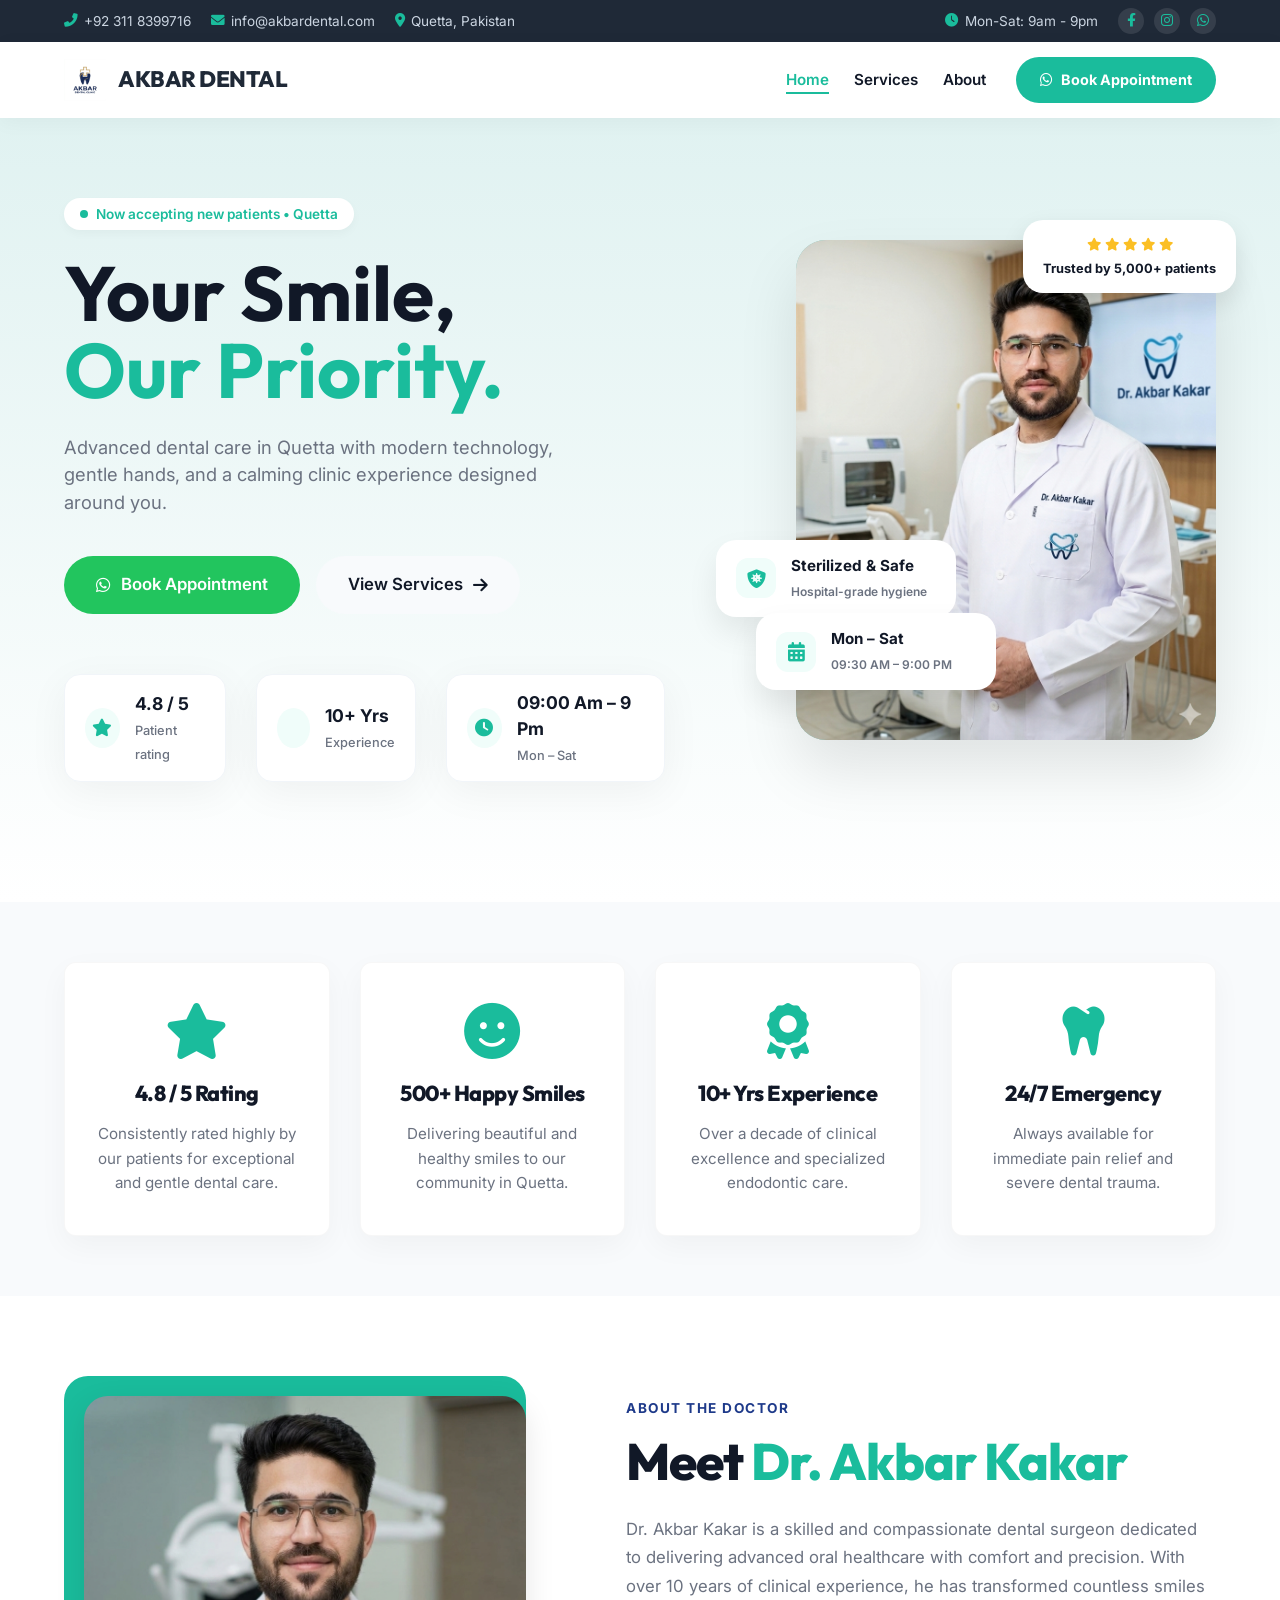
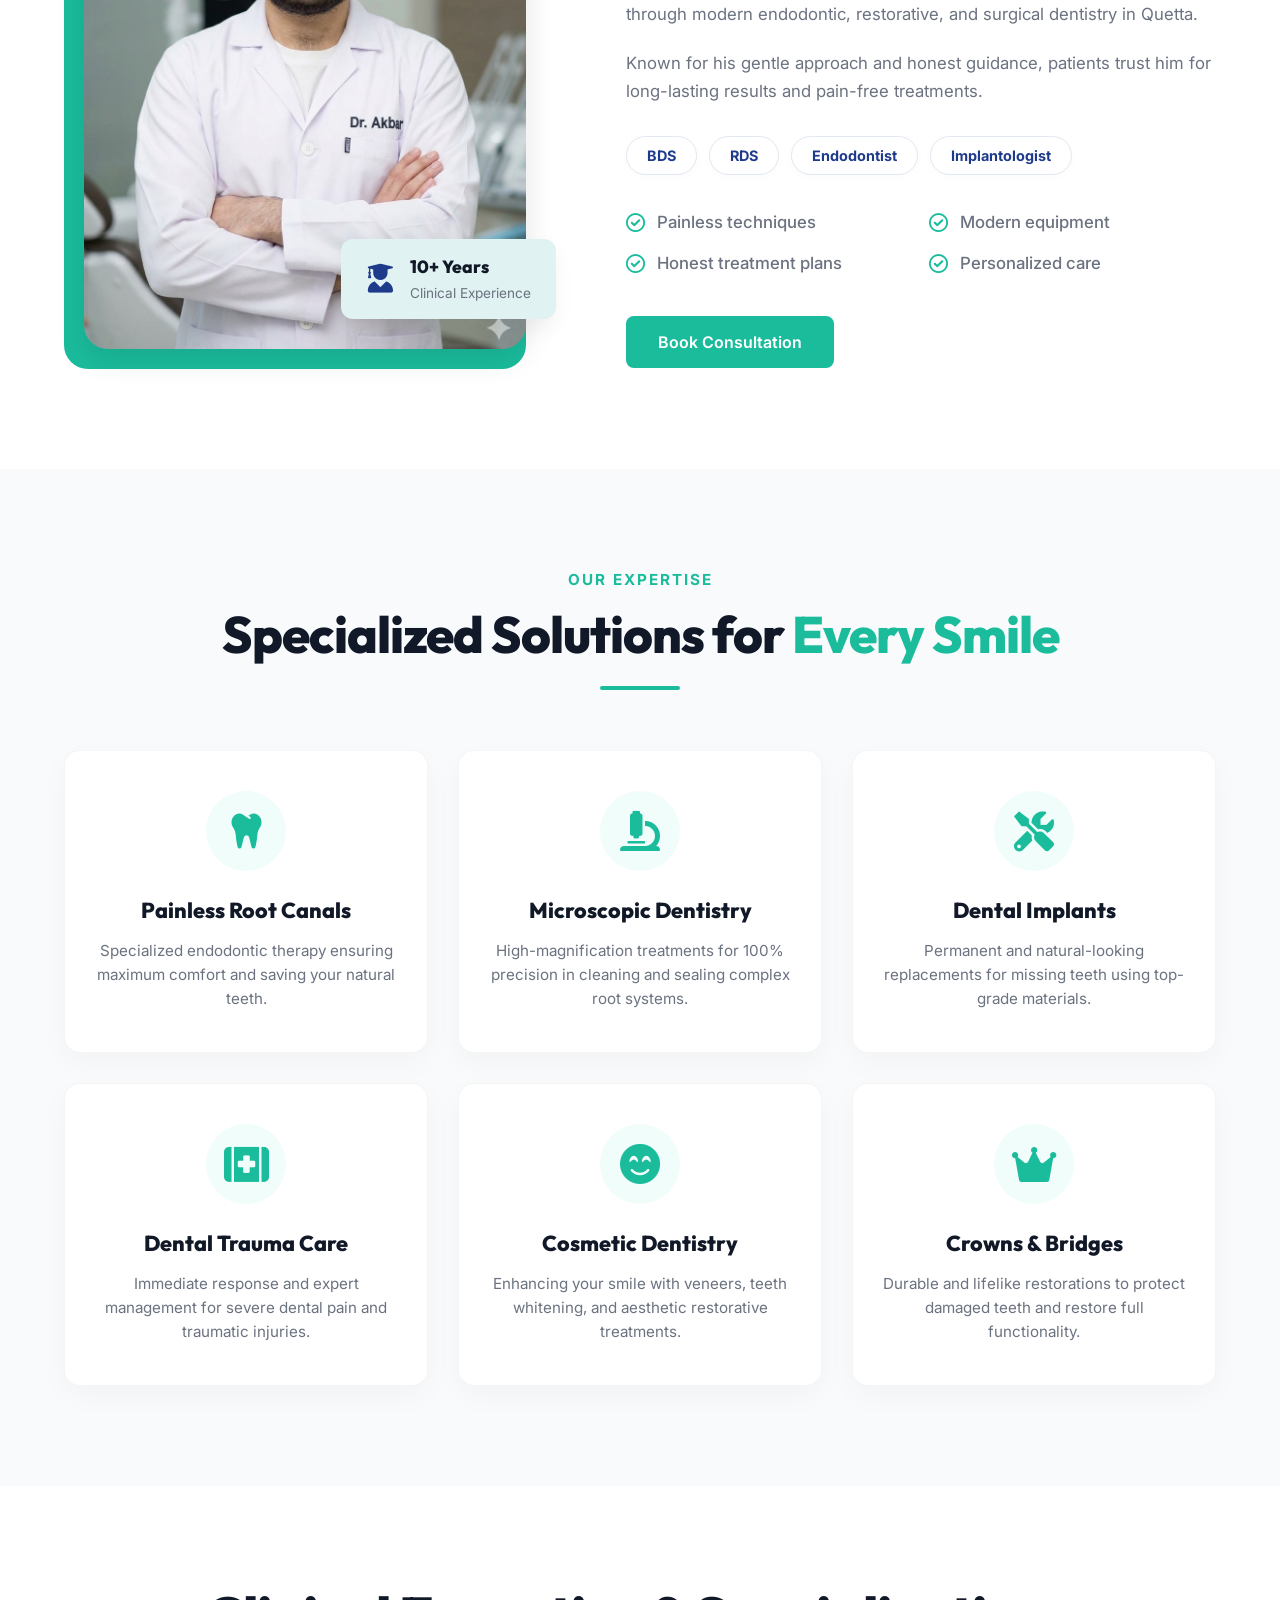
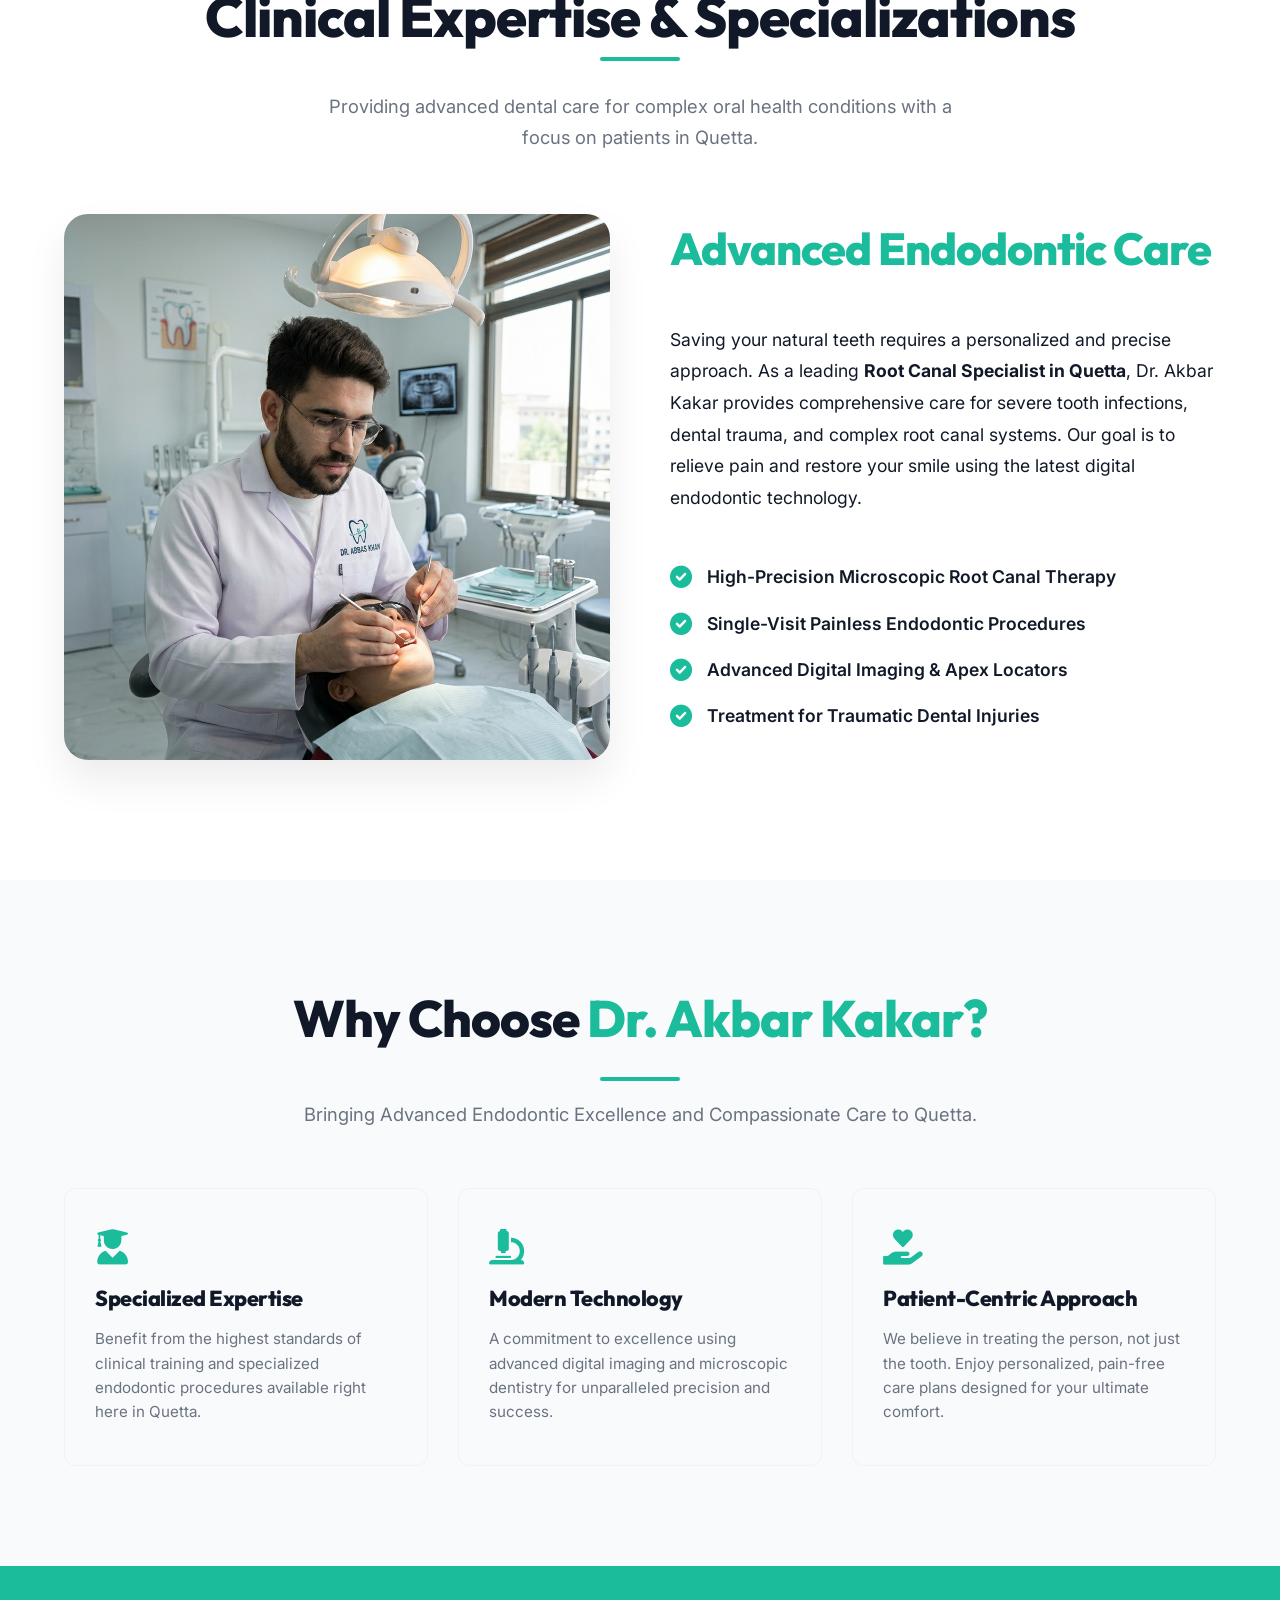
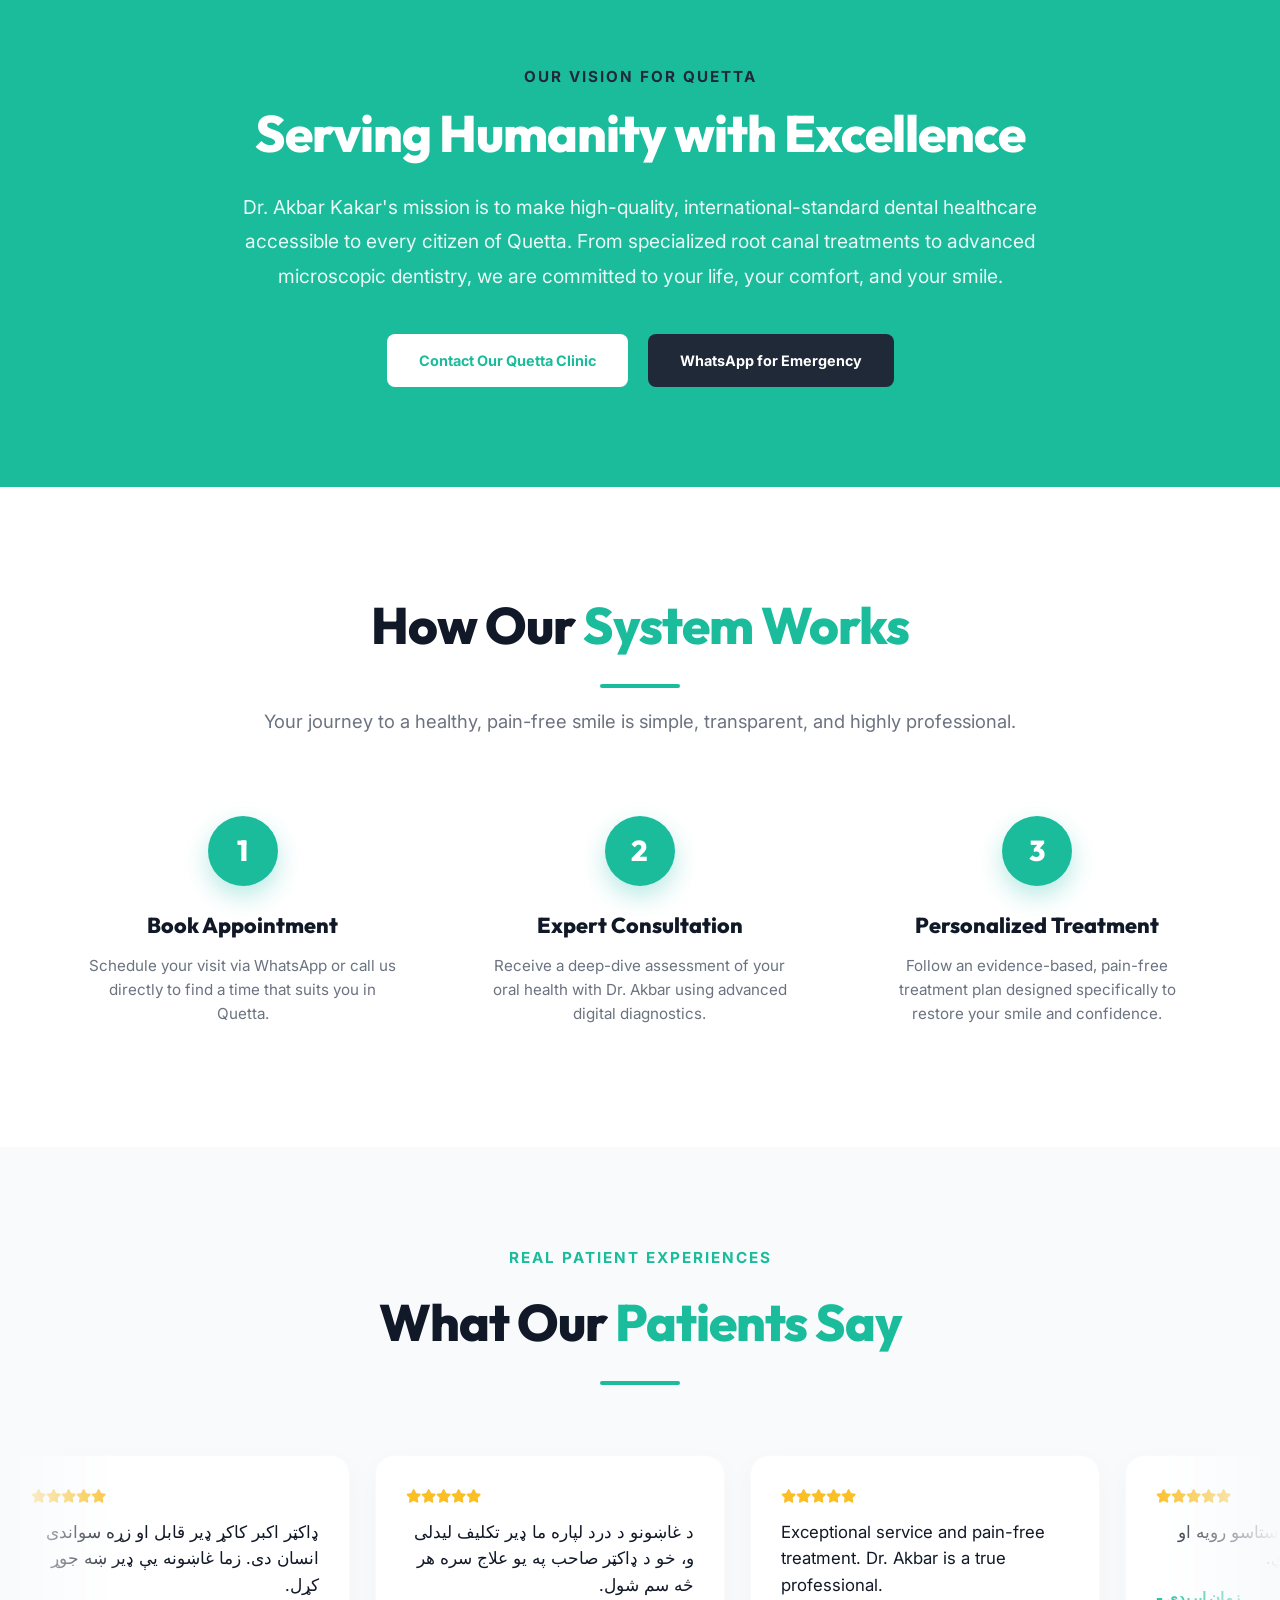
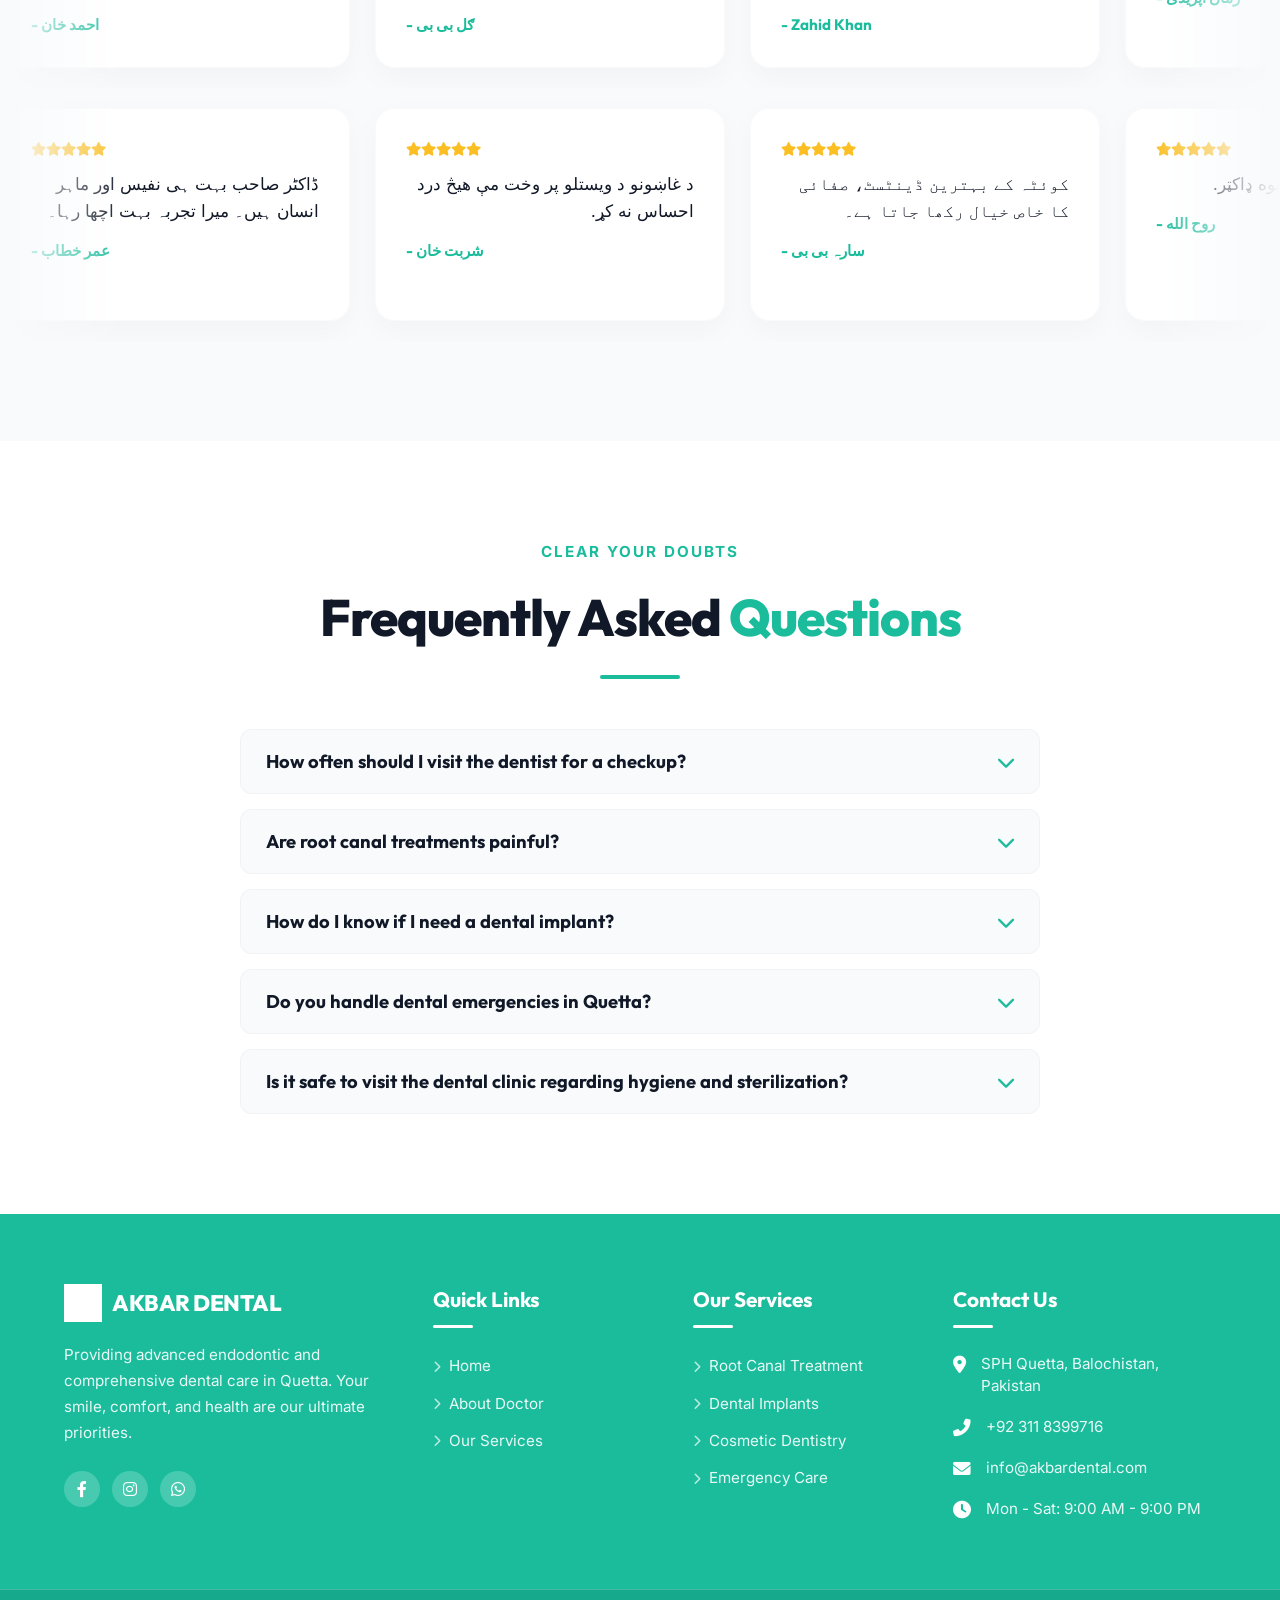
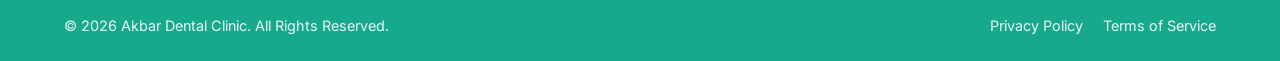
==== index.html @ 1f3acf7c "feat: initial release - Akbar Dental Clinic website v1.0 - Premium responsive multi-page website (Ho" ====
<!DOCTYPE html>
<html lang="en">
<head>
    <meta charset="UTF-8">
    <meta name="viewport" content="width=device-width, initial-scale=1.0">
    <title>Akbar Dental Clinic | Dr. Akbar Kakar | Best Dentist in Quetta</title>
    <meta name="description" content="Expert dental care in Quetta by Dr. Akbar Kakar. Specialized in Root Canal, Implants and Orthodontics.">
    
    <!-- Google Fonts -->
    <link rel="preconnect" href="https://fonts.googleapis.com">
    <link rel="preconnect" href="https://fonts.gstatic.com" crossorigin>
    <link href="https://fonts.googleapis.com/css2?family=Inter:wght@400;500;600;700;800&family=Outfit:wght@600;700;800&display=swap" rel="stylesheet">
    
    <!-- Font Awesome -->
    <link rel="stylesheet" href="https://cdnjs.cloudflare.com/ajax/libs/font-awesome/6.0.0/css/all.min.css">
    
    <link rel="stylesheet" href="style.css">
</head>
<body>
    <!-- Top Bar -->
    <div class="top-bar">
        <div class="container top-bar-container">
            <div class="top-bar-info">
                <a href="tel:+923118399716"><i class="fas fa-phone-alt"></i> +92 311 8399716</a>
                <a href="mailto:info@akbardental.com"><i class="fas fa-envelope"></i> info@akbardental.com</a>
                <span><i class="fas fa-map-marker-alt"></i> Quetta, Pakistan</span>
            </div>
            <div class="top-bar-social">
                <span><i class="fas fa-clock"></i> Mon-Sat: 9am - 9pm</span>
                <div class="social-links">
                    <a href="#"><i class="fab fa-facebook-f"></i></a>
                    <a href="#"><i class="fab fa-instagram"></i></a>
                    <a href="https://wa.me/923118399716"><i class="fab fa-whatsapp"></i></a>
                </div>
            </div>
        </div>
    </div>
    
    <!-- Main Header -->
    <header id="main-header">
        <div class="container nav-container">
            <a href="index.html" class="logo">
                <img src="logo.png" alt="Akbar Dental" class="logo-img">
                <span class="logo-name">AKBAR DENTAL</span>
            </a>
            
            <button class="mobile-menu-btn" aria-label="Toggle Navigation">
                <i class="fas fa-bars"></i>
            </button>

            <nav class="main-nav">
                <ul class="nav-links">
                    <li><a href="index.html" class="active">Home</a></li>
                    <li><a href="services.html">Services</a></li>
                    <li><a href="about.html">About</a></li>
                </ul>
                <div class="nav-cta">
                    <a href="https://wa.me/923118399716" class="btn btn-primary"><i class="fab fa-whatsapp"></i> Book Appointment</a>
                </div>
            </nav>
        </div>
    </header>

    <!-- Mobile Nav Overlay -->
    <div class="mobile-nav-overlay"></div>

    <!-- Mobile Nav Drawer -->
    <nav class="mobile-nav-drawer">
        <div class="drawer-header">
            <a href="index.html" class="drawer-logo">
                <img src="logo.png" alt="Akbar Dental">
                <span>AKBAR DENTAL</span>
            </a>
            <button class="close-btn" aria-label="Close Menu"><i class="fas fa-times"></i></button>
        </div>
        <ul>
            <li><a href="index.html" class="active"><i class="fas fa-home"></i> Home</a></li>
            <li><a href="services.html"><i class="fas fa-tooth"></i> Services</a></li>
            <li><a href="about.html"><i class="fas fa-user-doctor"></i> About</a></li>
        </ul>
        <a href="https://wa.me/923118399716" class="mobile-cta"><i class="fab fa-whatsapp"></i> Book Appointment</a>
    </nav>

    <main>
        <!-- Screenshot Inspired Hero Section -->
        <section class="hero-screenshot-section">
            <div class="container hero-layout">
                <div class="hero-left">
                    <div class="patient-badge">
                        <span class="dot"></span> Now accepting new patients • Quetta
                    </div>
                    <h1 class="hero-main-title">
                        Your Smile,<br>
                        <span class="accent-text">Our Priority.</span>
                    </h1>
                    <p class="hero-subtitle">
                        Advanced dental care in Quetta with modern technology, gentle hands, and a calming clinic experience designed around you.
                    </p>
                    <div class="hero-cta-group">
                        <a href="https://wa.me/923118399716" class="btn btn-whatsapp">
                            <i class="fab fa-whatsapp"></i> Book Appointment
                        </a>
                        <a href="services.html" class="btn btn-ghost">
                            View Services <i class="fas fa-arrow-right"></i>
                        </a>
                    </div>
                    <div class="hero-quick-stats">
                        <div class="q-stat">
                            <div class="q-stat-icon"><i class="fas fa-star"></i></div>
                            <div class="q-stat-info">
                                <strong>4.8 / 5</strong>
                                <span>Patient rating</span>
                            </div>
                        </div>
                        <div class="q-stat">
                            <div class="q-stat-icon"><i class="fas fa-shield-check"></i></div>
                            <div class="q-stat-info">
                                <strong>10+ Yrs</strong>
                                <span>Experience</span>
                            </div>
                        </div>
                        <div class="q-stat">
                            <div class="q-stat-icon"><i class="fas fa-clock"></i></div>
                            <div class="q-stat-info">
                                <strong>09:00 Am – 9 Pm</strong>
                                <span>Mon – Sat</span>
                            </div>
                        </div>
                    </div>
                </div>
                <div class="hero-right">
                    <div class="image-card-main">
                        <!-- Rating Badge -->
                        <div class="trust-badge">
                            <div class="stars">
                                <i class="fas fa-star"></i>
                                <i class="fas fa-star"></i>
                                <i class="fas fa-star"></i>
                                <i class="fas fa-star"></i>
                                <i class="fas fa-star"></i>
                            </div>
                            <span>Trusted by 5,000+ patients</span>
                        </div>
                        
                        <div class="dr-image-box">
                            <img src="dr. akbar image.png" alt="Dr. Akbar Kakar" class="hero-dr-img">
                        </div>

                        <!-- Info Tags -->
                        <div class="floating-tag tag-top">
                            <i class="fas fa-shield-virus"></i>
                            <div class="tag-content">
                                <strong>Sterilized & Safe</strong>
                                <span>Hospital-grade hygiene</span>
                            </div>
                        </div>
                        <div class="floating-tag tag-bottom">
                            <i class="fas fa-calendar-days"></i>
                            <div class="tag-content">
                                <strong>Mon – Sat</strong>
                                <span>09:30 AM – 9:00 PM</span>
                            </div>
                        </div>
                    </div>
                </div>
            </div>
        </section>

        <!-- Stats Grid Section -->
        <section class="stats-grid-section">
            <div class="container">
                <div class="stats-grid">
                    <div class="stat-card">
                        <i class="fa-solid fa-star"></i>
                        <h3>4.8 / 5 Rating</h3>
                        <p>Consistently rated highly by our patients for exceptional and gentle dental care.</p>
                    </div>
                    <div class="stat-card">
                        <i class="fa-solid fa-face-smile"></i>
                        <h3>500+ Happy Smiles</h3>
                        <p>Delivering beautiful and healthy smiles to our community in Quetta.</p>
                    </div>
                    <div class="stat-card">
                        <i class="fa-solid fa-award"></i>
                        <h3>10+ Yrs Experience</h3>
                        <p>Over a decade of clinical excellence and specialized endodontic care.</p>
                    </div>
                    <div class="stat-card">
                        <i class="fa-solid fa-tooth"></i>
                        <h3>24/7 Emergency</h3>
                        <p>Always available for immediate pain relief and severe dental trauma.</p>
                    </div>
                </div>
            </div>
        </section>

        <!-- About Doctor Section (Inspired by screenshot) -->
        <section class="about-doctor-section">
            <div class="container about-doc-layout">
                <div class="about-doc-image">
                    <div class="doc-img-wrapper">
                        <div class="doc-img-bg"></div>
                        <img src="dr Akbar standing.png" alt="Dr. Akbar Kakar" class="doc-main-img">
                        <div class="doc-experience-badge">
                            <i class="fa-solid fa-user-graduate"></i>
                            <div class="badge-text">
                                <strong>10+ Years</strong>
                                <span>Clinical Experience</span>
                            </div>
                        </div>
                    </div>
                </div>
                <div class="about-doc-content">
                    <span class="doc-overline">ABOUT THE DOCTOR</span>
                    <h2 class="doc-main-heading">Meet <span class="accent-text">Dr. Akbar Kakar</span></h2>
                    
                    <p class="doc-para">
                        Dr. Akbar Kakar is a skilled and compassionate dental surgeon dedicated to delivering advanced oral healthcare with comfort and precision. With over 10 years of clinical experience, he has transformed countless smiles through modern endodontic, restorative, and surgical dentistry in Quetta.
                    </p>
                    <p class="doc-para">
                        Known for his gentle approach and honest guidance, patients trust him for long-lasting results and pain-free treatments.
                    </p>

                    <div class="doc-credentials">
                        <span class="cred-pill">BDS</span>
                        <span class="cred-pill">RDS</span>
                        <span class="cred-pill">Endodontist</span>
                        <span class="cred-pill">Implantologist</span>
                    </div>

                    <div class="doc-features-grid">
                        <div class="doc-feature-item">
                            <i class="fa-regular fa-circle-check"></i> Painless techniques
                        </div>
                        <div class="doc-feature-item">
                            <i class="fa-regular fa-circle-check"></i> Modern equipment
                        </div>
                        <div class="doc-feature-item">
                            <i class="fa-regular fa-circle-check"></i> Honest treatment plans
                        </div>
                        <div class="doc-feature-item">
                            <i class="fa-regular fa-circle-check"></i> Personalized care
                        </div>
                    </div>

                    <a href="https://wa.me/923118399716" class="btn btn-primary doc-btn">Book Consultation</a>
                </div>
            </div>
        </section>

        <!-- Expert Services Section -->
        <section class="section-padding" style="background-color: #f8fafc;">
            <div class="container" style="text-align: center;">
                <span style="display: block; font-size: 0.95rem; font-weight: 700; color: var(--teal); letter-spacing: 2px; margin-bottom: 12px; text-transform: uppercase;">Our Expertise</span>
                <h2 style="font-size: 3.2rem; margin-bottom: 20px; font-weight: 800; font-family: 'Outfit', sans-serif; color: var(--text-dark); letter-spacing: -1px; line-height: 1.2;">
                    Specialized Solutions for <span style="color: var(--teal);">Every Smile</span>
                </h2>
                <div class="title-separator" style="margin-bottom: 60px;"></div>
                
                <div class="expertise-grid">
                    <div class="expertise-card">
                        <div class="icon-wrapper"><i class="fa-solid fa-tooth"></i></div>
                        <h3>Painless Root Canals</h3>
                        <p>Specialized endodontic therapy ensuring maximum comfort and saving your natural teeth.</p>
                    </div>
                    <div class="expertise-card">
                        <div class="icon-wrapper"><i class="fa-solid fa-microscope"></i></div>
                        <h3>Microscopic Dentistry</h3>
                        <p>High-magnification treatments for 100% precision in cleaning and sealing complex root systems.</p>
                    </div>
                    <div class="expertise-card">
                        <div class="icon-wrapper"><i class="fa-solid fa-screwdriver-wrench"></i></div>
                        <h3>Dental Implants</h3>
                        <p>Permanent and natural-looking replacements for missing teeth using top-grade materials.</p>
                    </div>
                    <div class="expertise-card">
                        <div class="icon-wrapper"><i class="fa-solid fa-kit-medical"></i></div>
                        <h3>Dental Trauma Care</h3>
                        <p>Immediate response and expert management for severe dental pain and traumatic injuries.</p>
                    </div>
                    <div class="expertise-card">
                        <div class="icon-wrapper"><i class="fa-solid fa-face-smile-beam"></i></div>
                        <h3>Cosmetic Dentistry</h3>
                        <p>Enhancing your smile with veneers, teeth whitening, and aesthetic restorative treatments.</p>
                    </div>
                    <div class="expertise-card">
                        <div class="icon-wrapper"><i class="fa-solid fa-crown"></i></div>
                        <h3>Crowns & Bridges</h3>
                        <p>Durable and lifelike restorations to protect damaged teeth and restore full functionality.</p>
                    </div>
                </div>
            </div>
        </section>

        <!-- Clinical Expertise & Specializations (Screenshot Inspired) -->
        <section class="clinical-expertise-section section-padding" style="background-color: var(--white);">
            <div class="container">
                <div class="section-header text-center">
                    <h2 class="section-title" style="font-family: 'Outfit', sans-serif; font-weight: 800; font-size: 3.5rem; color: var(--text-dark); letter-spacing: -1px;">Clinical Expertise & Specializations</h2>
                    <div class="title-separator" style="margin-top: -10px;"></div>
                    <p class="section-subtitle">Providing advanced dental care for complex oral health conditions with a focus on patients in Quetta.</p>
                </div>
                
                <div class="expertise-detail-layout">
                    <div class="expertise-image-wrapper">
                        <img src="dr checking patient teeth.png" alt="Doctor checking patient teeth" class="expertise-img">
                    </div>
                    <div class="expertise-content-wrapper">
                        <h3 class="expertise-heading-teal">Advanced Endodontic Care</h3>
                        <p class="expertise-desc">
                            Saving your natural teeth requires a personalized and precise approach. As a leading <strong>Root Canal Specialist in Quetta</strong>, Dr. Akbar Kakar provides comprehensive care for severe tooth infections, dental trauma, and complex root canal systems. Our goal is to relieve pain and restore your smile using the latest digital endodontic technology.
                        </p>
                        
                        <ul class="expertise-check-list">
                            <li><i class="fa-solid fa-circle-check"></i> High-Precision Microscopic Root Canal Therapy</li>
                            <li><i class="fa-solid fa-circle-check"></i> Single-Visit Painless Endodontic Procedures</li>
                            <li><i class="fa-solid fa-circle-check"></i> Advanced Digital Imaging & Apex Locators</li>
                            <li><i class="fa-solid fa-circle-check"></i> Treatment for Traumatic Dental Injuries</li>
                        </ul>
                    </div>
                </div>
            </div>
        </section>

        <!-- Why Choose Us Section -->
        <section class="why-choose-section section-padding" style="background-color: #f8fafc;">
            <div class="container text-center">
                <h2 style="font-size: 3.2rem; font-weight: 800; font-family: 'Outfit', sans-serif; color: var(--text-dark); letter-spacing: -1px; margin-bottom: 20px;">
                    Why Choose <span style="color: var(--teal);">Dr. Akbar Kakar?</span>
                </h2>
                <div class="title-separator" style="margin-bottom: 20px;"></div>
                <p style="font-size: 1.15rem; color: var(--text-muted); font-family: 'Inter', sans-serif; margin-bottom: 60px;">
                    Bringing Advanced Endodontic Excellence and Compassionate Care to Quetta.
                </p>

                <div class="why-choose-grid">
                    <div class="why-card">
                        <i class="fa-solid fa-user-graduate why-icon"></i>
                        <h3>Specialized Expertise</h3>
                        <p>Benefit from the highest standards of clinical training and specialized endodontic procedures available right here in Quetta.</p>
                    </div>
                    <div class="why-card">
                        <i class="fa-solid fa-microscope why-icon"></i>
                        <h3>Modern Technology</h3>
                        <p>A commitment to excellence using advanced digital imaging and microscopic dentistry for unparalleled precision and success.</p>
                    </div>
                    <div class="why-card">
                        <i class="fa-solid fa-hand-holding-heart why-icon"></i>
                        <h3>Patient-Centric Approach</h3>
                        <p>We believe in treating the person, not just the tooth. Enjoy personalized, pain-free care plans designed for your ultimate comfort.</p>
                    </div>
                </div>
            </div>
        </section>

        <!-- Vision Section -->
        <section class="vision-section section-padding" style="background-color: var(--teal); color: var(--white); text-align: center;">
            <div class="container">
                <span style="display: block; font-size: 0.95rem; font-weight: 700; color: var(--navy); letter-spacing: 2px; margin-bottom: 15px; text-transform: uppercase;">Our Vision for Quetta</span>
                <h2 style="font-size: 3.2rem; font-weight: 800; font-family: 'Outfit', sans-serif; color: var(--white); letter-spacing: -1px; margin-bottom: 25px; line-height: 1.2;">
                    Serving Humanity with Excellence
                </h2>
                <p style="font-size: 1.2rem; color: rgba(255,255,255,0.9); font-family: 'Inter', sans-serif; margin-bottom: 40px; max-width: 850px; margin-left: auto; margin-right: auto; line-height: 1.8;">
                    Dr. Akbar Kakar's mission is to make high-quality, international-standard dental healthcare accessible to every citizen of Quetta. From specialized root canal treatments to advanced microscopic dentistry, we are committed to your life, your comfort, and your smile.
                </p>
                <div style="display: flex; gap: 20px; justify-content: center; flex-wrap: wrap;">
                    <a href="tel:+923118399716" class="btn" style="background: var(--white); color: var(--teal); padding: 16px 32px; font-weight: 700; border-radius: 8px; transition: var(--transition);">Contact Our Quetta Clinic</a>
                    <a href="https://wa.me/923118399716" class="btn" style="background: var(--navy); color: var(--white); padding: 16px 32px; font-weight: 700; border-radius: 8px; transition: var(--transition);">WhatsApp for Emergency</a>
                </div>
            </div>
        </section>

        <!-- How Our System Works Section -->
        <section class="how-it-works-section section-padding" style="background-color: var(--white);">
            <div class="container text-center">
                <h2 style="font-size: 3.2rem; font-weight: 800; font-family: 'Outfit', sans-serif; color: var(--text-dark); letter-spacing: -1px; margin-bottom: 20px;">
                    How Our <span style="color: var(--teal);">System Works</span>
                </h2>
                <div class="title-separator" style="margin-bottom: 20px;"></div>
                <p style="font-size: 1.15rem; color: var(--text-muted); font-family: 'Inter', sans-serif; margin-bottom: 60px;">
                    Your journey to a healthy, pain-free smile is simple, transparent, and highly professional.
                </p>

                <div class="steps-grid">
                    <div class="step-card">
                        <div class="step-number">1</div>
                        <h3>Book Appointment</h3>
                        <p>Schedule your visit via WhatsApp or call us directly to find a time that suits you in Quetta.</p>
                    </div>
                    <div class="step-card">
                        <div class="step-number">2</div>
                        <h3>Expert Consultation</h3>
                        <p>Receive a deep-dive assessment of your oral health with Dr. Akbar using advanced digital diagnostics.</p>
                    </div>
                    <div class="step-card">
                        <div class="step-number">3</div>
                        <h3>Personalized Treatment</h3>
                        <p>Follow an evidence-based, pain-free treatment plan designed specifically to restore your smile and confidence.</p>
                    </div>
                </div>
            </div>
        </section>
        <!-- Testimonials Section -->
        <section class="testimonials-section section-padding" style="background-color: #f8fafc; overflow: hidden;">
            <div class="container" style="text-align: center; margin-bottom: 50px;">
                <span style="display: block; font-size: 0.95rem; font-weight: 700; color: var(--teal); letter-spacing: 2px; margin-bottom: 15px; text-transform: uppercase;">Real Patient Experiences</span>
                <h2 style="font-size: 3.2rem; font-weight: 800; font-family: 'Outfit', sans-serif; color: var(--text-dark); letter-spacing: -1px; margin-bottom: 20px;">
                    What Our <span style="color: var(--teal);">Patients Say</span>
                </h2>
                <div class="title-separator"></div>
            </div>

            <!-- Row 1: Right to Left -->
            <div class="testimonial-row">
                <div class="testimonial-track">
                    <!-- Testimonials 1-10 (Pashto Focused) -->
                    <div class="testimonial-card">
                        <div class="stars"><i class="fas fa-star"></i><i class="fas fa-star"></i><i class="fas fa-star"></i><i class="fas fa-star"></i><i class="fas fa-star"></i></div>
                        <p dir="rtl">ډاکټر اکبر کاکړ ډیر قابل او زړه سواندی انسان دی. زما غاښونه یې ډیر ښه جوړ کړل.</p>
                        <span class="patient-name">- احمد خان</span>
                    </div>
                    <div class="testimonial-card">
                        <div class="stars"><i class="fas fa-star"></i><i class="fas fa-star"></i><i class="fas fa-star"></i><i class="fas fa-star"></i><i class="fas fa-star"></i></div>
                        <p dir="rtl">د غاښونو د درد لپاره ما ډیر تکلیف لیدلی و، خو د ډاکټر صاحب په یو علاج سره هر څه سم شول.</p>
                        <span class="patient-name">- ګل بی بی</span>
                    </div>
                    <div class="testimonial-card">
                        <div class="stars"><i class="fas fa-star"></i><i class="fas fa-star"></i><i class="fas fa-star"></i><i class="fas fa-star"></i><i class="fas fa-star"></i></div>
                        <p>Exceptional service and pain-free treatment. Dr. Akbar is a true professional.</p>
                        <span class="patient-name">- Zahid Khan</span>
                    </div>
                    <div class="testimonial-card">
                        <div class="stars"><i class="fas fa-star"></i><i class="fas fa-star"></i><i class="fas fa-star"></i><i class="fas fa-star"></i><i class="fas fa-star"></i></div>
                        <p dir="rtl">ډیره مننه ډاکټر صاحب، ستاسو رویه او کار دواړه د ستایلو وړ دي.</p>
                        <span class="patient-name">- زمان اپریدی</span>
                    </div>
                    <div class="testimonial-card">
                        <div class="stars"><i class="fas fa-star"></i><i class="fas fa-star"></i><i class="fas fa-star"></i><i class="fas fa-star"></i><i class="fas fa-star"></i></div>
                        <p dir="rtl">په کوئٹہ کې د غاښونو تر ټولو مجهز او پوه کلینک.</p>
                        <span class="patient-name">- جاوید خان</span>
                    </div>
                    <div class="testimonial-card">
                        <div class="stars"><i class="fas fa-star"></i><i class="fas fa-star"></i><i class="fas fa-star"></i><i class="fas fa-star"></i><i class="fas fa-star"></i></div>
                        <p dir="rtl">زما د غاښ د ریښې (Root Canal) علاج یې په ډیر مهارت سره وکړ.</p>
                        <span class="patient-name">- سمیع الله</span>
                    </div>
                    <div class="testimonial-card">
                        <div class="stars"><i class="fas fa-star"></i><i class="fas fa-star"></i><i class="fas fa-star"></i><i class="fas fa-star"></i><i class="fas fa-star"></i></div>
                        <p dir="rtl">هر څه ډیر پاک او منظم دي، ډاډه شئ.</p>
                        <span class="patient-name">- نازیه ګل</span>
                    </div>
                    <div class="testimonial-card">
                        <div class="stars"><i class="fas fa-star"></i><i class="fas fa-star"></i><i class="fas fa-star"></i><i class="fas fa-star"></i><i class="fas fa-star"></i></div>
                        <p>Best root canal specialist in the city. 5 stars!</p>
                        <span class="patient-name">- Dr. Sameer</span>
                    </div>
                    <div class="testimonial-card">
                        <div class="stars"><i class="fas fa-star"></i><i class="fas fa-star"></i><i class="fas fa-star"></i><i class="fas fa-star"></i><i class="fas fa-star"></i></div>
                        <p dir="rtl">ډاکټر صاحب ډیر په حوصله د ناروغ خبره اوري.</p>
                        <span class="patient-name">- اسفندیار</span>
                    </div>
                    <div class="testimonial-card">
                        <div class="stars"><i class="fas fa-star"></i><i class="fas fa-star"></i><i class="fas fa-star"></i><i class="fas fa-star"></i><i class="fas fa-star"></i></div>
                        <p dir="rtl">زما د غاښونو ښکلا یې بیرته راوړه، کور ودانی.</p>
                        <span class="patient-name">- بلال پښتین</span>
                    </div>
                    <!-- Duplicate for Seamless Loop -->
                    <div class="testimonial-card">
                        <div class="stars"><i class="fas fa-star"></i><i class="fas fa-star"></i><i class="fas fa-star"></i><i class="fas fa-star"></i><i class="fas fa-star"></i></div>
                        <p dir="rtl">ډاکټر اکبر کاکړ ډیر قابل او زړه سواندی انسان دی. زما غاښونه یې ډیر ښه جوړ کړل.</p>
                        <span class="patient-name">- احمد خان</span>
                    </div>
                    <div class="testimonial-card">
                        <div class="stars"><i class="fas fa-star"></i><i class="fas fa-star"></i><i class="fas fa-star"></i><i class="fas fa-star"></i><i class="fas fa-star"></i></div>
                        <p dir="rtl">د غاښونو د درد لپاره ما ډیر تکلیف لیدلی و، خو د ډاکټر صاحب په یو علاج سره هر څه سم شول.</p>
                        <span class="patient-name">- ګل بی بی</span>
                    </div>
                    <div class="testimonial-card">
                        <div class="stars"><i class="fas fa-star"></i><i class="fas fa-star"></i><i class="fas fa-star"></i><i class="fas fa-star"></i><i class="fas fa-star"></i></div>
                        <p>Exceptional service and pain-free treatment. Dr. Akbar is a true professional.</p>
                        <span class="patient-name">- Zahid Khan</span>
                    </div>
                    <div class="testimonial-card">
                        <div class="stars"><i class="fas fa-star"></i><i class="fas fa-star"></i><i class="fas fa-star"></i><i class="fas fa-star"></i><i class="fas fa-star"></i></div>
                        <p dir="rtl">ډیره مننه ډاکټر صاحب، ستاسو رویه او کار دواړه د ستایلو وړ دي.</p>
                        <span class="patient-name">- زمان اپریدی</span>
                    </div>
                    <div class="testimonial-card">
                        <div class="stars"><i class="fas fa-star"></i><i class="fas fa-star"></i><i class="fas fa-star"></i><i class="fas fa-star"></i><i class="fas fa-star"></i></div>
                        <p dir="rtl">په کوئٹہ کې د غاښونو تر ټولو مجهز او پوه کلینک.</p>
                        <span class="patient-name">- جاوید خان</span>
                    </div>
                </div>
            </div>

            <!-- Row 2: Left to Right -->
            <div class="testimonial-row">
                <div class="testimonial-track-reverse">
                    <!-- Testimonials 11-20 (Urdu & More Pashto) -->
                    <div class="testimonial-card">
                        <div class="stars"><i class="fas fa-star"></i><i class="fas fa-star"></i><i class="fas fa-star"></i><i class="fas fa-star"></i><i class="fas fa-star"></i></div>
                        <p dir="rtl">ڈاکٹر صاحب بہت ہی نفیس اور ماہر انسان ہیں۔ میرا تجربہ بہت اچھا رہا۔</p>
                        <span class="patient-name">- عمر خطاب</span>
                    </div>
                    <div class="testimonial-card">
                        <div class="stars"><i class="fas fa-star"></i><i class="fas fa-star"></i><i class="fas fa-star"></i><i class="fas fa-star"></i><i class="fas fa-star"></i></div>
                        <p dir="rtl">د غاښونو د ویستلو پر وخت مې هیڅ درد احساس نه کړ.</p>
                        <span class="patient-name">- شربت خان</span>
                    </div>
                    <div class="testimonial-card">
                        <div class="stars"><i class="fas fa-star"></i><i class="fas fa-star"></i><i class="fas fa-star"></i><i class="fas fa-star"></i><i class="fas fa-star"></i></div>
                        <p dir="rtl">کوئٹہ کے بہترین ڈینٹسٹ، صفائی کا خاص خیال رکھا جاتا ہے۔</p>
                        <span class="patient-name">- سارہ بی بی</span>
                    </div>
                    <div class="testimonial-card">
                        <div class="stars"><i class="fas fa-star"></i><i class="fas fa-star"></i><i class="fas fa-star"></i><i class="fas fa-star"></i><i class="fas fa-star"></i></div>
                        <p dir="rtl">د کوئټې په کچه تر ټولو پوه ډاکټر.</p>
                        <span class="patient-name">- روح الله</span>
                    </div>
                    <div class="testimonial-card">
                        <div class="stars"><i class="fas fa-star"></i><i class="fas fa-star"></i><i class="fas fa-star"></i><i class="fas fa-star"></i><i class="fas fa-star"></i></div>
                        <p dir="rtl">انتہائی پیشہ ورانہ ماحول اور بہترین علاج۔</p>
                        <span class="patient-name">- کامران خان</span>
                    </div>
                    <div class="testimonial-card">
                        <div class="stars"><i class="fas fa-star"></i><i class="fas fa-star"></i><i class="fas fa-star"></i><i class="fas fa-star"></i><i class="fas fa-star"></i></div>
                        <p>Highly impressed by the microscopic dentistry technology used here.</p>
                        <span class="patient-name">- Maria Khan</span>
                    </div>
                    <div class="testimonial-card">
                        <div class="stars"><i class="fas fa-star"></i><i class="fas fa-star"></i><i class="fas fa-star"></i><i class="fas fa-star"></i><i class="fas fa-star"></i></div>
                        <p dir="rtl">دانتوں کے کسی بھی مسئلے کے لیے ڈاکٹر اکبر کاکڑ بہترین انتخاب ہیں۔</p>
                        <span class="patient-name">- زوہیب احمد</span>
                    </div>
                    <div class="testimonial-card">
                        <div class="stars"><i class="fas fa-star"></i><i class="fas fa-star"></i><i class="fas fa-star"></i><i class="fas fa-star"></i><i class="fas fa-star"></i></div>
                        <p dir="rtl">ډاکټر صاحب ډیر قابل او مهربانه دی، زما د غاښونو درد په یو ځل ختم شو.</p>
                        <span class="patient-name">- اسد الله</span>
                    </div>
                    <div class="testimonial-card">
                        <div class="stars"><i class="fas fa-star"></i><i class="fas fa-star"></i><i class="fas fa-star"></i><i class="fas fa-star"></i><i class="fas fa-star"></i></div>
                        <p>The clinic is super clean and the staff is very welcoming.</p>
                        <span class="patient-name">- Ali Raza</span>
                    </div>
                    <div class="testimonial-card">
                        <div class="stars"><i class="fas fa-star"></i><i class="fas fa-star"></i><i class="fas fa-star"></i><i class="fas fa-star"></i><i class="fas fa-star"></i></div>
                        <p dir="rtl">ماشاءاللہ، کوئٹہ میں دانتوں کا سب سے اچھا کلینک۔</p>
                        <span class="patient-name">- عائشہ خان</span>
                    </div>
                    <!-- Duplicate for Seamless Loop -->
                    <div class="testimonial-card">
                        <div class="stars"><i class="fas fa-star"></i><i class="fas fa-star"></i><i class="fas fa-star"></i><i class="fas fa-star"></i><i class="fas fa-star"></i></div>
                        <p dir="rtl">ڈاکٹر صاحب بہت ہی نفیس اور ماہر انسان ہیں۔ میرا تجربہ بہت اچھا رہا۔</p>
                        <span class="patient-name">- عمر خطاب</span>
                    </div>
                    <div class="testimonial-card">
                        <div class="stars"><i class="fas fa-star"></i><i class="fas fa-star"></i><i class="fas fa-star"></i><i class="fas fa-star"></i><i class="fas fa-star"></i></div>
                        <p dir="rtl">د غاښونو د ویستلو پر وخت مې هیڅ درد احساس نه کړ.</p>
                        <span class="patient-name">- شربت خان</span>
                    </div>
                </div>
            </div>
        </section>

        <!-- FAQ Section -->
        <section class="faq-section section-padding" style="background-color: var(--white);">
            <div class="container">
                <div class="text-center" style="margin-bottom: 50px;">
                    <span style="display: block; font-size: 0.95rem; font-weight: 700; color: var(--teal); letter-spacing: 2px; margin-bottom: 15px; text-transform: uppercase;">Clear Your Doubts</span>
                    <h2 style="font-size: 3.2rem; font-weight: 800; font-family: 'Outfit', sans-serif; color: var(--text-dark); letter-spacing: -1px; margin-bottom: 20px;">
                        Frequently Asked <span style="color: var(--teal);">Questions</span>
                    </h2>
                    <div class="title-separator"></div>
                </div>

                <div class="faq-accordion" style="max-width: 800px; margin: 0 auto;">
                    <div class="faq-item">
                        <button class="faq-question">
                            <span>How often should I visit the dentist for a checkup?</span>
                            <i class="fas fa-chevron-down"></i>
                        </button>
                        <div class="faq-answer">
                            <p>It is generally recommended to visit the dentist every 6 months. Regular checkups and professional cleanings help prevent cavities, gum disease, and other oral health issues before they become severe.</p>
                        </div>
                    </div>
                    
                    <div class="faq-item">
                        <button class="faq-question">
                            <span>Are root canal treatments painful?</span>
                            <i class="fas fa-chevron-down"></i>
                        </button>
                        <div class="faq-answer">
                            <p>Not at all! With Dr. Akbar's expertise and modern anesthesia, root canal treatments are virtually pain-free. In fact, the procedure relieves the severe pain caused by the infected tooth.</p>
                        </div>
                    </div>

                    <div class="faq-item">
                        <button class="faq-question">
                            <span>How do I know if I need a dental implant?</span>
                            <i class="fas fa-chevron-down"></i>
                        </button>
                        <div class="faq-answer">
                            <p>If you have one or more missing teeth and healthy gums with adequate bone to support an implant, you are likely a good candidate. A consultation and digital X-ray at our clinic will give you a definitive answer.</p>
                        </div>
                    </div>

                    <div class="faq-item">
                        <button class="faq-question">
                            <span>Do you handle dental emergencies in Quetta?</span>
                            <i class="fas fa-chevron-down"></i>
                        </button>
                        <div class="faq-answer">
                            <p>Yes, we prioritize dental emergencies such as severe toothaches, broken teeth, or knocked-out teeth. You can reach out to us directly via WhatsApp or a phone call for immediate guidance and to secure an urgent appointment.</p>
                        </div>
                    </div>

                    <div class="faq-item">
                        <button class="faq-question">
                            <span>Is it safe to visit the dental clinic regarding hygiene and sterilization?</span>
                            <i class="fas fa-chevron-down"></i>
                        </button>
                        <div class="faq-answer">
                            <p>Patient safety is our top priority. We strictly follow hospital-grade sterilization protocols. All dental instruments are thoroughly autoclaved, and we maintain a highly hygienic environment to ensure cross-infection control.</p>
                        </div>
                    </div>
                </div>
            </div>
        </section>
    </main>

    <!-- Professional Footer -->
    <footer class="main-footer">
        <div class="footer-top">
            <div class="container footer-grid">
                <!-- Column 1 -->
                <div class="footer-col brand-col">
                    <a href="index.html" class="footer-logo">
                        <img src="logo.png" alt="Akbar Dental" class="logo-img">
                        <span class="logo-name">AKBAR DENTAL</span>
                    </a>
                    <p class="footer-desc">
                        Providing advanced endodontic and comprehensive dental care in Quetta. Your smile, comfort, and health are our ultimate priorities.
                    </p>
                    <div class="footer-socials">
                        <a href="#"><i class="fab fa-facebook-f"></i></a>
                        <a href="#"><i class="fab fa-instagram"></i></a>
                        <a href="https://wa.me/923118399716"><i class="fab fa-whatsapp"></i></a>
                    </div>
                </div>

                <!-- Column 2 -->
                <div class="footer-col">
                    <h3>Quick Links</h3>
                    <ul class="footer-links">
                        <li><a href="index.html"><i class="fas fa-chevron-right"></i> Home</a></li>
                        <li><a href="about.html"><i class="fas fa-chevron-right"></i> About Doctor</a></li>
                        <li><a href="services.html"><i class="fas fa-chevron-right"></i> Our Services</a></li>
                    </ul>
                </div>

                <!-- Column 3 -->
                <div class="footer-col">
                    <h3>Our Services</h3>
                    <ul class="footer-links">
                        <li><a href="services.html"><i class="fas fa-chevron-right"></i> Root Canal Treatment</a></li>
                        <li><a href="services.html"><i class="fas fa-chevron-right"></i> Dental Implants</a></li>
                        <li><a href="services.html"><i class="fas fa-chevron-right"></i> Cosmetic Dentistry</a></li>
                        <li><a href="services.html"><i class="fas fa-chevron-right"></i> Emergency Care</a></li>
                    </ul>
                </div>

                <!-- Column 4 -->
                <div class="footer-col contact-col">
                    <h3>Contact Us</h3>
                    <ul class="footer-contact-list">
                        <li>
                            <i class="fas fa-map-marker-alt"></i>
                            <span>SPH Quetta, Balochistan, Pakistan</span>
                        </li>
                        <li>
                            <i class="fas fa-phone-alt"></i>
                            <a href="tel:+923118399716">+92 311 8399716</a>
                        </li>
                        <li>
                            <i class="fas fa-envelope"></i>
                            <a href="mailto:info@akbardental.com">info@akbardental.com</a>
                        </li>
                        <li>
                            <i class="fas fa-clock"></i>
                            <span>Mon - Sat: 9:00 AM - 9:00 PM</span>
                        </li>
                    </ul>
                </div>
            </div>
        </div>
        
        <div class="footer-bottom">
            <div class="container footer-bottom-container">
                <p>&copy; 2026 Akbar Dental Clinic. All Rights Reserved.</p>
                <div class="footer-bottom-links">
                    <a href="#">Privacy Policy</a>
                    <a href="#">Terms of Service</a>
                </div>
            </div>
        </div>
    </footer>
</body>
</html>
---- style.css ----
:root {
    --primary: #22c55e; /* Vibrant Green */
    --teal: #1abc9c; /* Custom Teal from User Image */
    --navy: #1f2937;
    --mint-bg: #e0f2f1;
    --white: #ffffff;
    --text-dark: #111827;
    --text-muted: #6b7280;
    --transition: all 0.3s ease;
    --shadow-soft: 0 10px 40px rgba(0,0,0,0.05);
}

* { margin: 0; padding: 0; box-sizing: border-box; }
body { font-family: 'Inter', sans-serif; color: var(--text-dark); line-height: 1.5; overflow-x: hidden; }
.text-center { text-align: center; }
h1, h2, h3 { font-family: 'Outfit', sans-serif; font-weight: 700; }
.container { max-width: 1200px; margin: 0 auto; padding: 0 24px; }

/* Top Bar */
.top-bar { background: var(--navy); color: var(--white); padding: 8px 0; font-size: 0.85rem; font-family: 'Inter', sans-serif; }
.top-bar-container { display: flex; justify-content: space-between; align-items: center; }
.top-bar-info { display: flex; gap: 20px; align-items: center; }
.top-bar-info a, .top-bar-info span { color: #cbd5e1; text-decoration: none; display: flex; align-items: center; gap: 6px; transition: var(--transition); }
.top-bar-info a:hover { color: var(--teal); }
.top-bar-info i { color: var(--teal); }
.top-bar-social { display: flex; gap: 20px; align-items: center; }
.top-bar-social span { color: #cbd5e1; display: flex; align-items: center; gap: 6px; }
.top-bar-social i { color: var(--teal); }
.social-links { display: flex; gap: 10px; }
.social-links a { color: #cbd5e1; background: rgba(255,255,255,0.1); width: 26px; height: 26px; border-radius: 50%; display: flex; align-items: center; justify-content: center; text-decoration: none; transition: var(--transition); }
.social-links a:hover { background: var(--teal); color: var(--white); transform: translateY(-2px); }

/* Main Header */
#main-header { background: var(--white); padding: 15px 0; box-shadow: 0 4px 20px rgba(0,0,0,0.04); position: sticky; top: 0; z-index: 1000; transition: var(--transition); }
.nav-container { display: flex; justify-content: space-between; align-items: center; }
.logo { display: flex; align-items: center; gap: 12px; text-decoration: none; }
.logo-img { height: 42px; }
.logo-name { font-weight: 800; font-family: 'Outfit', sans-serif; color: var(--navy); font-size: 1.4rem; letter-spacing: -0.5px; }
.main-nav { display: flex; align-items: center; gap: 30px; }
.nav-links { display: flex; list-style: none; gap: 25px; align-items: center; }
.nav-links a { text-decoration: none; color: var(--text-dark); font-weight: 600; font-size: 0.95rem; font-family: 'Inter', sans-serif; transition: var(--transition); position: relative; }
.nav-links a::after { content: ''; position: absolute; bottom: -5px; left: 0; width: 0; height: 2px; background: var(--teal); transition: var(--transition); }
.nav-links a:hover::after, .nav-links a.active::after { width: 100%; }
.nav-links a:hover, .nav-links a.active { color: var(--teal); }
.mobile-menu-btn { display: none; background: none; border: none; font-size: 1.5rem; color: var(--navy); cursor: pointer; }

.btn { padding: 10px 24px; border-radius: 50px; text-decoration: none; font-weight: 600; font-size: 0.9rem; transition: var(--transition); display: inline-block; }
.btn-primary { background: var(--teal); color: var(--white); }
.nav-cta .btn { display: flex; align-items: center; gap: 8px; padding: 12px 24px; font-weight: 700; }
.nav-cta .btn:hover { background: var(--navy); transform: translateY(-2px); box-shadow: 0 10px 20px rgba(0,0,0,0.1); }

/* Screenshot Inspired Hero Section */
.hero-screenshot-section { padding: 80px 0 120px; background: linear-gradient(180deg, #e0f2f1 0%, #ffffff 100%); }
.hero-layout { display: grid; grid-template-columns: 1.1fr 0.9fr; gap: 60px; align-items: center; }

.patient-badge { background: #fff; padding: 6px 16px; border-radius: 50px; display: inline-flex; align-items: center; gap: 8px; font-size: 0.85rem; font-weight: 600; color: var(--teal); margin-bottom: 25px; box-shadow: 0 4px 10px rgba(0,0,0,0.03); }
.patient-badge .dot { width: 8px; height: 8px; background: var(--teal); border-radius: 50%; }

.hero-main-title { font-size: 4.8rem; line-height: 1; color: var(--text-dark); margin-bottom: 25px; }
.accent-text { color: var(--teal); }
.hero-subtitle { font-size: 1.15rem; color: var(--text-muted); margin-bottom: 40px; max-width: 520px; }

.hero-cta-group { display: flex; gap: 16px; margin-bottom: 60px; }
.btn-whatsapp { background: var(--primary); color: #fff; padding: 16px 32px; font-size: 1.05rem; display: flex; align-items: center; gap: 10px; }
.btn-whatsapp:hover { transform: translateY(-2px); box-shadow: 0 10px 20px rgba(34, 197, 94, 0.2); }
.btn-ghost { background: #f8fafc; color: var(--text-dark); padding: 16px 32px; font-size: 1.05rem; display: flex; align-items: center; gap: 10px; }
.btn-ghost:hover { background: #f1f5f9; }

/* Quick Stats Bar */
.hero-quick-stats { display: flex; gap: 30px; }
.q-stat { background: #fff; padding: 15px 20px; border-radius: 16px; display: flex; align-items: center; gap: 15px; box-shadow: var(--shadow-soft); transition: var(--transition); border: 1px solid #f1f5f9; min-width: 160px; }
.q-stat:hover { transform: translateY(-5px); box-shadow: 0 15px 30px rgba(0,0,0,0.08); }
.q-stat-icon { width: 40px; height: 40px; background: #f0fdfa; border-radius: 50%; display: flex; align-items: center; justify-content: center; color: var(--teal); font-size: 1.1rem; }
.q-stat-info strong { display: block; font-size: 1.1rem; color: var(--text-dark); }
.q-stat-info span { font-size: 0.8rem; color: var(--text-muted); font-weight: 500; }

/* Right-Side Feature Card */
.hero-right { display: flex; justify-content: flex-end; }
.image-card-main { background: #80cbc4; width: 420px; height: 500px; border-radius: 30px; position: relative; display: flex; align-items: flex-end; justify-content: center; overflow: visible; box-shadow: 0 30px 60px rgba(0,0,0,0.1); }

.trust-badge { position: absolute; top: -20px; right: -20px; background: #fff; padding: 15px 20px; border-radius: 20px; box-shadow: 0 10px 25px rgba(0,0,0,0.1); text-align: center; z-index: 10; min-width: 160px; }
.trust-badge .stars { color: #fbbf24; font-size: 0.8rem; margin-bottom: 5px; }
.trust-badge span { font-size: 0.8rem; font-weight: 700; color: var(--text-dark); display: block; }

.dr-image-box { width: 100%; height: 100%; overflow: hidden; border-radius: 30px; display: flex; align-items: flex-end; }
.hero-dr-img { width: 100%; object-fit: contain; }

.floating-tag { background: #fff; padding: 15px 20px; border-radius: 20px; position: absolute; display: flex; align-items: center; gap: 15px; box-shadow: 0 15px 30px rgba(0,0,0,0.08); min-width: 240px; z-index: 5; }
.floating-tag i { width: 40px; height: 40px; background: #f0fdfa; border-radius: 12px; display: flex; align-items: center; justify-content: center; color: var(--teal); font-size: 1.2rem; }
.tag-content strong { display: block; font-size: 0.95rem; color: var(--text-dark); }
.tag-content span { font-size: 0.75rem; color: var(--text-muted); font-weight: 600; }

.tag-top { top: 60%; left: -80px; }
.tag-bottom { bottom: 10%; left: -40px; }

.tag-bottom { bottom: 10%; left: -40px; }

/* Stats Grid Section */
.stats-grid-section { padding: 60px 0; background-color: #f8fafc; }
.stats-grid { display: grid; grid-template-columns: repeat(4, 1fr); gap: 30px; }
.stat-card { background: var(--white); padding: 40px 25px; border-radius: 12px; box-shadow: 0 10px 30px rgba(0,0,0,0.04); text-align: center; transition: var(--transition); display: flex; flex-direction: column; align-items: center; border: 1px solid rgba(0,0,0,0.03); }
.stat-card:hover { transform: translateY(-5px); box-shadow: 0 15px 40px rgba(0,0,0,0.08); }
.stat-card i { font-size: 3.5rem; color: var(--teal); margin-bottom: 20px; }
.stat-card h3 { font-size: 1.35rem; font-family: 'Outfit', sans-serif; font-weight: 800; color: var(--text-dark); margin-bottom: 15px; line-height: 1.3; letter-spacing: -0.5px; }
.stat-card p { font-size: 0.95rem; color: var(--text-muted); line-height: 1.6; font-family: 'Inter', sans-serif; margin: 0; }

/* Service Cards */
.section-padding { padding: 100px 0; }
.hero-tag { color: var(--teal); font-weight: 700; font-size: 0.85rem; text-transform: uppercase; letter-spacing: 2px; }
.accent-color { color: var(--teal); }
/* Expertise Cards */
.expertise-grid { display: grid; grid-template-columns: repeat(3, 1fr); gap: 30px; }
.expertise-card { background: #fff; padding: 40px 30px; border-radius: 16px; box-shadow: 0 10px 30px rgba(0,0,0,0.03); text-align: center; transition: var(--transition); border: 1px solid rgba(0,0,0,0.04); height: 100%; display: flex; flex-direction: column; align-items: center; }
.expertise-card:hover { transform: translateY(-8px); box-shadow: 0 20px 40px rgba(20, 184, 166, 0.1); border-color: rgba(20, 184, 166, 0.2); }
.expertise-card .icon-wrapper { width: 80px; height: 80px; background: #f0fdfa; border-radius: 50%; display: flex; align-items: center; justify-content: center; margin-bottom: 25px; transition: var(--transition); }
.expertise-card:hover .icon-wrapper { background: var(--teal); }
.expertise-card i { font-size: 2.5rem; color: var(--teal); transition: var(--transition); }
.expertise-card:hover i { color: #fff; }
.expertise-card h3 { font-size: 1.35rem; margin-bottom: 15px; font-family: 'Outfit', sans-serif; color: var(--text-dark); font-weight: 800; line-height: 1.3; }
.expertise-card p { font-size: 0.95rem; color: var(--text-muted); line-height: 1.6; margin: 0; }

/* Clinical Expertise Detailed Section */
.clinical-expertise-section { padding-top: 100px; padding-bottom: 120px; }
.section-header { text-align: center; margin-bottom: 60px; padding: 0 20px; }
.section-title { font-family: 'Outfit', sans-serif; font-size: 3.5rem; color: var(--text-dark); margin-bottom: 20px; font-weight: 800; letter-spacing: -1px; line-height: 1.1; display: inline-block; }
.title-separator { width: 80px; height: 4px; background-color: var(--teal); margin: 0 auto 30px; border-radius: 2px; }
.section-subtitle { max-width: 650px; margin: 0 auto; color: var(--text-muted); font-size: 1.15rem; line-height: 1.7; font-family: 'Inter', sans-serif; }

.expertise-detail-layout { display: grid; grid-template-columns: 1fr 1fr; gap: 60px; align-items: stretch; }
.expertise-image-wrapper { width: 100%; position: relative; height: 100%; }
.expertise-image-wrapper::before { content: ''; position: absolute; top: -20px; left: -20px; right: 20px; bottom: 20px; background-color: var(--mint-bg); border-radius: 24px; z-index: -1; }
.expertise-img { width: 100%; height: 100%; aspect-ratio: 1/1; border-radius: 24px; box-shadow: 0 20px 40px rgba(0,0,0,0.08); object-fit: cover; display: block; }

.expertise-content-wrapper { display: flex; flex-direction: column; justify-content: space-between; padding: 10px 0; height: 100%; }

.expertise-heading-teal { font-family: 'Outfit', sans-serif; font-weight: 800; font-size: 2.8rem; color: var(--teal); margin-bottom: 0; line-height: 1.1; letter-spacing: -1px; white-space: nowrap; }
.expertise-desc { color: var(--text-dark); font-size: 1.1rem; line-height: 1.8; margin-bottom: 0; font-family: 'Inter', sans-serif; font-weight: 400; }

.expertise-check-list { list-style: none; margin-top: 0; margin-bottom: 0; }
.expertise-check-list li { display: flex; align-items: flex-start; gap: 15px; margin-bottom: 20px; color: var(--text-dark); font-weight: 600; font-size: 1.1rem; line-height: 1.5; font-family: 'Inter', sans-serif; }
.expertise-check-list i { color: var(--teal); font-size: 1.4rem; margin-top: 2px; }

/* About Doctor Section */
.about-doctor-section { padding: 100px 0; background: var(--white); }
.about-doc-layout { display: grid; grid-template-columns: 0.9fr 1.1fr; gap: 80px; align-items: center; }

.about-doc-image { position: relative; padding-right: 20px; padding-bottom: 20px; padding-left: 20px; }
.doc-img-wrapper { position: relative; border-radius: 24px; z-index: 1; }
.doc-img-bg { position: absolute; top: -20px; bottom: -20px; left: -20px; right: 0; background-color: var(--teal); border-radius: 24px; z-index: -1; }
.doc-main-img { width: 100%; border-radius: 24px; display: block; box-shadow: 0 10px 30px rgba(0,0,0,0.1); object-fit: cover; aspect-ratio: 4/5; }

.doc-experience-badge { position: absolute; bottom: 30px; right: -30px; background: #e0f2f1; padding: 15px 25px; border-radius: 12px; display: flex; align-items: center; gap: 15px; box-shadow: 0 10px 20px rgba(0,0,0,0.05); }
.doc-experience-badge i { font-size: 1.8rem; color: #1e3a8a; }
.badge-text strong { display: block; font-size: 1.1rem; color: var(--text-dark); font-weight: 800; font-family: 'Outfit', sans-serif; }
.badge-text span { font-size: 0.85rem; color: var(--text-muted); }

.doc-overline { display: block; font-size: 0.85rem; font-weight: 700; color: #1e3a8a; letter-spacing: 1.5px; margin-bottom: 15px; text-transform: uppercase; }
.doc-main-heading { font-family: 'Outfit', sans-serif; font-size: 3.2rem; color: var(--text-dark); font-weight: 800; line-height: 1.1; margin-bottom: 25px; letter-spacing: -1px; }

.doc-para { font-size: 1.05rem; color: var(--text-muted); line-height: 1.7; margin-bottom: 20px; }

.doc-credentials { display: flex; gap: 12px; flex-wrap: wrap; margin-top: 30px; margin-bottom: 35px; }
.cred-pill { padding: 8px 20px; border: 1px solid #e2e8f0; border-radius: 50px; font-size: 0.9rem; font-weight: 700; color: #1e3a8a; background: var(--white); box-shadow: 0 2px 10px rgba(0,0,0,0.02); }

.doc-features-grid { display: grid; grid-template-columns: 1fr 1fr; gap: 15px; margin-bottom: 40px; }
.doc-feature-item { display: flex; align-items: center; gap: 12px; font-size: 1.05rem; color: var(--text-muted); font-weight: 500; }
.doc-feature-item i { color: var(--teal); font-size: 1.2rem; }

.doc-btn { padding: 14px 32px; font-size: 1rem; border-radius: 8px; }

/* Why Choose Us Section */
.why-choose-grid { display: grid; grid-template-columns: repeat(3, 1fr); gap: 30px; }
.why-card { background: #f8fafc; padding: 40px 30px; border-radius: 12px; text-align: left; transition: var(--transition); border: 1px solid rgba(0,0,0,0.03); }
.why-card:hover { transform: translateY(-5px); box-shadow: 0 15px 30px rgba(0,0,0,0.05); background: var(--white); border-color: rgba(20, 184, 166, 0.1); }
.why-icon { font-size: 2.2rem; color: var(--teal); margin-bottom: 20px; display: block; }
.why-card h3 { font-size: 1.35rem; font-family: 'Outfit', sans-serif; color: var(--text-dark); font-weight: 800; margin-bottom: 15px; line-height: 1.3; letter-spacing: -0.5px; }
.why-card p { font-size: 0.95rem; color: var(--text-muted); line-height: 1.6; margin: 0; font-family: 'Inter', sans-serif; }

/* How It Works Section */
.steps-grid { display: grid; grid-template-columns: repeat(3, 1fr); gap: 40px; }
.step-card { text-align: center; padding: 20px; transition: var(--transition); }
.step-number { width: 70px; height: 70px; background: var(--teal); color: var(--white); font-size: 1.8rem; font-weight: 800; font-family: 'Outfit', sans-serif; border-radius: 50%; display: flex; align-items: center; justify-content: center; margin: 0 auto 25px; box-shadow: 0 10px 25px rgba(20, 184, 166, 0.3); }
.step-card h3 { font-size: 1.35rem; font-family: 'Outfit', sans-serif; color: var(--text-dark); font-weight: 800; margin-bottom: 15px; line-height: 1.3; }
.step-card p { font-size: 0.95rem; color: var(--text-muted); line-height: 1.6; margin: 0; font-family: 'Inter', sans-serif; }

/* Vision Section */
.vision-section .btn:hover { transform: translateY(-3px); box-shadow: 0 10px 20px rgba(0,0,0,0.2); }

/* Testimonials Section */
.testimonial-row { display: flex; overflow: hidden; gap: 20px; padding: 20px 0; mask-image: linear-gradient(to right, transparent, black 10%, black 90%, transparent); }
.testimonial-track { display: flex; gap: 25px; animation: scroll-left 50s linear infinite; width: max-content; }
.testimonial-track-reverse { display: flex; gap: 25px; animation: scroll-right 50s linear infinite; width: max-content; }

.testimonial-card { background: var(--white); padding: 30px; border-radius: 20px; box-shadow: 0 10px 30px rgba(0,0,0,0.03); border: 1px solid rgba(0,0,0,0.02); min-width: 350px; white-space: normal; transition: var(--transition); }
.testimonial-card:hover { transform: scale(1.02); border-color: var(--teal); }
.testimonial-card .stars { color: #fbbf24; margin-bottom: 12px; font-size: 0.85rem; }
.testimonial-card p { font-size: 1.05rem; color: var(--text-dark); line-height: 1.6; font-family: 'Inter', sans-serif; margin-bottom: 15px; }
.patient-name { font-weight: 700; color: var(--teal); font-family: 'Outfit', sans-serif; font-size: 0.95rem; display: block; }

@keyframes scroll-left {
    0% { transform: translateX(0); }
    100% { transform: translateX(calc(-50% - 12.5px)); }
}
@keyframes scroll-right {
    0% { transform: translateX(calc(-50% - 12.5px)); }
    100% { transform: translateX(0); }
}

/* FAQ Section */
.faq-accordion { display: flex; flex-direction: column; gap: 15px; }
.faq-item { background: #f8fafc; border: 1px solid rgba(0,0,0,0.03); border-radius: 12px; overflow: hidden; transition: var(--transition); }
.faq-item:hover { box-shadow: 0 5px 15px rgba(0,0,0,0.03); border-color: rgba(20, 184, 166, 0.2); }
.faq-question { width: 100%; text-align: left; background: none; border: none; padding: 20px 25px; font-size: 1.15rem; font-family: 'Outfit', sans-serif; font-weight: 700; color: var(--text-dark); cursor: pointer; display: flex; justify-content: space-between; align-items: center; transition: var(--transition); }
.faq-question i { color: var(--teal); transition: transform 0.3s ease; }
.faq-question.active i { transform: rotate(180deg); }
.faq-answer { max-height: 0; overflow: hidden; transition: max-height 0.3s ease-out; background: var(--white); }
.faq-answer p { padding: 0 25px 20px; color: var(--text-muted); font-size: 1.05rem; line-height: 1.6; margin: 0; font-family: 'Inter', sans-serif; }

/* Professional Footer */
.main-footer { background: var(--teal); color: var(--white); padding-top: 70px; font-family: 'Inter', sans-serif; }
.footer-grid { display: grid; grid-template-columns: 1.5fr 1fr 1fr 1.2fr; gap: 40px; margin-bottom: 50px; }
.footer-logo { display: flex; align-items: center; gap: 10px; text-decoration: none; margin-bottom: 20px; }
.footer-logo .logo-img { height: 38px; filter: brightness(0) invert(1); }
.footer-logo .logo-name { font-weight: 800; font-family: 'Outfit', sans-serif; color: var(--white); font-size: 1.4rem; letter-spacing: -0.5px; }
.footer-desc { color: rgba(255,255,255,0.9); font-size: 0.95rem; line-height: 1.7; margin-bottom: 25px; }
.footer-socials { display: flex; gap: 12px; }
.footer-socials a { width: 36px; height: 36px; background: rgba(255,255,255,0.2); color: var(--white); border-radius: 50%; display: flex; align-items: center; justify-content: center; text-decoration: none; transition: var(--transition); }
.footer-socials a:hover { background: var(--white); color: var(--teal); transform: translateY(-3px); box-shadow: 0 5px 15px rgba(0, 0, 0, 0.1); }

.footer-col h3 { font-family: 'Outfit', sans-serif; font-size: 1.3rem; font-weight: 700; color: var(--white); margin-bottom: 25px; position: relative; padding-bottom: 12px; }
.footer-col h3::after { content: ''; position: absolute; bottom: 0; left: 0; width: 40px; height: 3px; background: var(--white); border-radius: 2px; }

.footer-links { list-style: none; padding: 0; margin: 0; }
.footer-links li { margin-bottom: 12px; }
.footer-links a { color: rgba(255,255,255,0.9); text-decoration: none; font-size: 0.95rem; transition: var(--transition); display: inline-flex; align-items: center; gap: 8px; }
.footer-links a i { font-size: 0.75rem; color: var(--white); opacity: 0.7; transition: var(--transition); }
.footer-links a:hover { color: var(--white); transform: translateX(5px); }
.footer-links a:hover i { opacity: 1; }

.footer-contact-list { list-style: none; padding: 0; margin: 0; }
.footer-contact-list li { display: flex; gap: 15px; margin-bottom: 18px; color: rgba(255,255,255,0.9); font-size: 0.95rem; line-height: 1.5; }
.footer-contact-list i { color: var(--white); font-size: 1.1rem; margin-top: 3px; }
.footer-contact-list a { color: rgba(255,255,255,0.9); text-decoration: none; transition: var(--transition); }
.footer-contact-list a:hover { color: var(--white); text-decoration: underline; }

.footer-bottom { border-top: 1px solid rgba(255,255,255,0.2); padding: 25px 0; background: rgba(0,0,0,0.1); }
.footer-bottom-container { display: flex; justify-content: space-between; align-items: center; }
.footer-bottom p { color: rgba(255,255,255,0.9); font-size: 0.9rem; margin: 0; }
.footer-bottom-links { display: flex; gap: 20px; }
.footer-bottom-links a { color: rgba(255,255,255,0.9); text-decoration: none; font-size: 0.9rem; transition: var(--transition); }
.footer-bottom-links a:hover { color: var(--white); }

/* ===== RESPONSIVE STYLES ===== */

/* Mobile Nav Overlay */
.mobile-nav-overlay {
    display: none;
    position: fixed;
    inset: 0;
    background: rgba(0,0,0,0.5);
    z-index: 998;
    opacity: 0;
    transition: opacity 0.3s ease;
}
.mobile-nav-overlay.active { display: block; opacity: 1; }

/* Mobile Nav Drawer */
.mobile-nav-drawer {
    display: none;
    position: fixed;
    top: 0;
    left: 0;
    width: 280px;
    height: 100%;
    background: var(--white);
    z-index: 999;
    padding: 30px 25px;
    transform: translateX(-100%);
    transition: transform 0.35s cubic-bezier(0.4,0,0.2,1);
    overflow-y: auto;
    box-shadow: 5px 0 30px rgba(0,0,0,0.1);
    flex-direction: column;
    gap: 0;
}
.mobile-nav-drawer.active { transform: translateX(0); }
.mobile-nav-drawer .drawer-header { display: flex; justify-content: space-between; align-items: center; margin-bottom: 35px; }
.mobile-nav-drawer .drawer-logo { display: flex; align-items: center; gap: 10px; text-decoration: none; }
.mobile-nav-drawer .drawer-logo img { height: 36px; }
.mobile-nav-drawer .drawer-logo span { font-family: 'Outfit', sans-serif; font-weight: 800; color: var(--navy); font-size: 1.1rem; }
.mobile-nav-drawer .close-btn { background: none; border: none; font-size: 1.4rem; color: var(--navy); cursor: pointer; }
.mobile-nav-drawer ul { list-style: none; padding: 0; margin: 0 0 30px; }
.mobile-nav-drawer ul li { border-bottom: 1px solid #f1f5f9; }
.mobile-nav-drawer ul li a { display: flex; align-items: center; gap: 10px; padding: 16px 0; text-decoration: none; color: var(--text-dark); font-weight: 600; font-size: 1rem; font-family: 'Inter', sans-serif; transition: var(--transition); }
.mobile-nav-drawer ul li a:hover, .mobile-nav-drawer ul li a.active { color: var(--teal); }
.mobile-nav-drawer .mobile-cta { display: block; background: var(--teal); color: white; text-align: center; padding: 14px 20px; border-radius: 50px; text-decoration: none; font-weight: 700; font-size: 1rem; font-family: 'Inter', sans-serif; }
.mobile-nav-drawer .mobile-cta i { margin-right: 8px; }

/* Tablet (992px - 1100px) */
@media (max-width: 1100px) {
    .hero-layout { grid-template-columns: 1fr; gap: 60px; text-align: center; }
    .hero-left { display: flex; flex-direction: column; align-items: center; }
    .hero-right { justify-content: center; }
    .tag-top { top: 50%; left: -30px; }
    .tag-bottom { bottom: 5%; left: -20px; }
    .hero-main-title { font-size: 3.5rem; }
    .hero-subtitle { max-width: 100%; }
    .stats-grid { grid-template-columns: repeat(2, 1fr); }
    .section-title { font-size: 2.8rem; }
}

/* Tablet Portrait (768px - 992px) */
@media (max-width: 992px) {
    .container { padding: 0 20px; }
    .section-padding { padding: 70px 0; }

    /* Top Bar */
    .top-bar-info { display: none; }
    .top-bar-social { width: 100%; justify-content: center; }

    /* Header */
    .main-nav { display: none; }
    .mobile-menu-btn { display: block; }
    .mobile-nav-drawer { display: flex; }

    /* Hero */
    .hero-screenshot-section { padding: 60px 0 80px; }
    .hero-main-title { font-size: 3rem; }
    .hero-cta-group { justify-content: center; flex-wrap: wrap; }
    .hero-quick-stats { flex-wrap: wrap; justify-content: center; }
    .image-card-main { width: 380px; height: 460px; }

    /* Stats */
    .stats-grid { grid-template-columns: repeat(2, 1fr); }

    /* Expertise */
    .expertise-grid { grid-template-columns: repeat(2, 1fr); }
    .expertise-detail-layout { grid-template-columns: 1fr; gap: 50px; }
    .expertise-heading-teal { font-size: 2.2rem; white-space: normal; }

    /* About Doctor */
    .about-doc-layout { grid-template-columns: 1fr; gap: 60px; text-align: center; }
    .about-doc-image { padding: 20px; max-width: 480px; margin: 0 auto; }
    .doc-experience-badge { right: 0; bottom: -20px; }
    .doc-credentials { justify-content: center; }
    .doc-features-grid { grid-template-columns: 1fr 1fr; text-align: left; }

    /* Why Choose / Steps */
    .why-choose-grid { grid-template-columns: repeat(2, 1fr); }
    .steps-grid { grid-template-columns: repeat(2, 1fr); }

    /* Testimonials */
    .testimonial-row { gap: 15px; }

    /* FAQ */
    .faq-question { font-size: 1rem; padding: 16px 20px; }

    /* Footer */
    .footer-grid { grid-template-columns: 1fr 1fr; gap: 40px; }
    .section-title { font-size: 2.5rem; }
}

/* Mobile (max 768px) */
@media (max-width: 768px) {
    .container { padding: 0 16px; }
    .section-padding { padding: 60px 0; }
    .section-title { font-size: 2.2rem; letter-spacing: -0.5px; }
    .section-subtitle { font-size: 1rem; }
    .hero-tag, .doc-overline { font-size: 0.8rem; }

    /* Top Bar */
    .top-bar { display: none; }

    /* Hero */
    .hero-screenshot-section { padding: 50px 0 70px; }
    .hero-main-title { font-size: 2.5rem; line-height: 1.15; }
    .hero-subtitle { font-size: 1rem; }
    .hero-cta-group { flex-direction: column; align-items: stretch; gap: 12px; }
    .btn-whatsapp, .btn-ghost { width: 100%; justify-content: center; font-size: 1rem; padding: 14px 24px; }
    .hero-quick-stats { flex-direction: column; gap: 12px; width: 100%; }
    .q-stat { min-width: 100%; }
    .hero-right { justify-content: center; }
    .image-card-main { width: 100%; max-width: 320px; height: 380px; }
    .floating-tag { min-width: 180px; padding: 10px 14px; font-size: 0.85rem; }
    .tag-top { top: 45%; left: -10px; }
    .tag-bottom { bottom: 5%; left: 5px; }
    .trust-badge { top: -15px; right: -10px; min-width: 130px; padding: 12px 15px; }

    /* Stats */
    .stats-grid { grid-template-columns: 1fr; gap: 20px; }
    .stat-card { padding: 30px 20px; }

    /* Services/Expertise */
    .expertise-grid { grid-template-columns: 1fr; gap: 20px; }
    .expertise-card { padding: 30px 20px; }

    /* Expertise Detail */
    .expertise-image-wrapper::before { display: none; }
    .expertise-heading-teal { font-size: 2rem; }
    .expertise-check-list li { font-size: 1rem; }

    /* About Doctor */
    .about-doctor-section { padding: 60px 0; }
    .about-doc-layout { gap: 40px; }
    .about-doc-image { max-width: 100%; padding: 10px; }
    .doc-main-heading { font-size: 2.4rem; }
    .doc-features-grid { grid-template-columns: 1fr; }
    .doc-experience-badge { right: 10px; bottom: -15px; padding: 12px 18px; }
    .doc-experience-badge i { font-size: 1.4rem; }
    .badge-text strong { font-size: 1rem; }

    /* Why Choose */
    .why-choose-grid { grid-template-columns: 1fr; gap: 20px; }

    /* Steps */
    .steps-grid { grid-template-columns: 1fr; gap: 30px; }

    /* Testimonials */
    .testimonial-card { min-width: 280px; padding: 24px 20px; }

    /* FAQ */
    .faq-question { font-size: 1rem; padding: 16px 18px; }
    .faq-answer p { padding: 0 18px 16px; font-size: 1rem; }

    /* Footer */
    .main-footer { padding-top: 50px; }
    .footer-grid { grid-template-columns: 1fr; gap: 35px; }
    .footer-bottom-container { flex-direction: column; gap: 12px; text-align: center; }
    .footer-bottom-links { justify-content: center; }
    .footer-col h3 { font-size: 1.15rem; }
}

/* Small Mobile (max 480px) */
@media (max-width: 480px) {
    .hero-main-title { font-size: 2.1rem; }
    .section-title { font-size: 1.9rem; }
    .doc-main-heading { font-size: 2rem; }
    .image-card-main { max-width: 280px; height: 340px; }
    .expertise-heading-teal { font-size: 1.7rem; }
    .stats-grid { grid-template-columns: 1fr; }
    .hero-cta-group { gap: 10px; }
    .patient-badge { font-size: 0.78rem; }
    .footer-socials a { width: 32px; height: 32px; }
    .top-bar { display: none; }
}
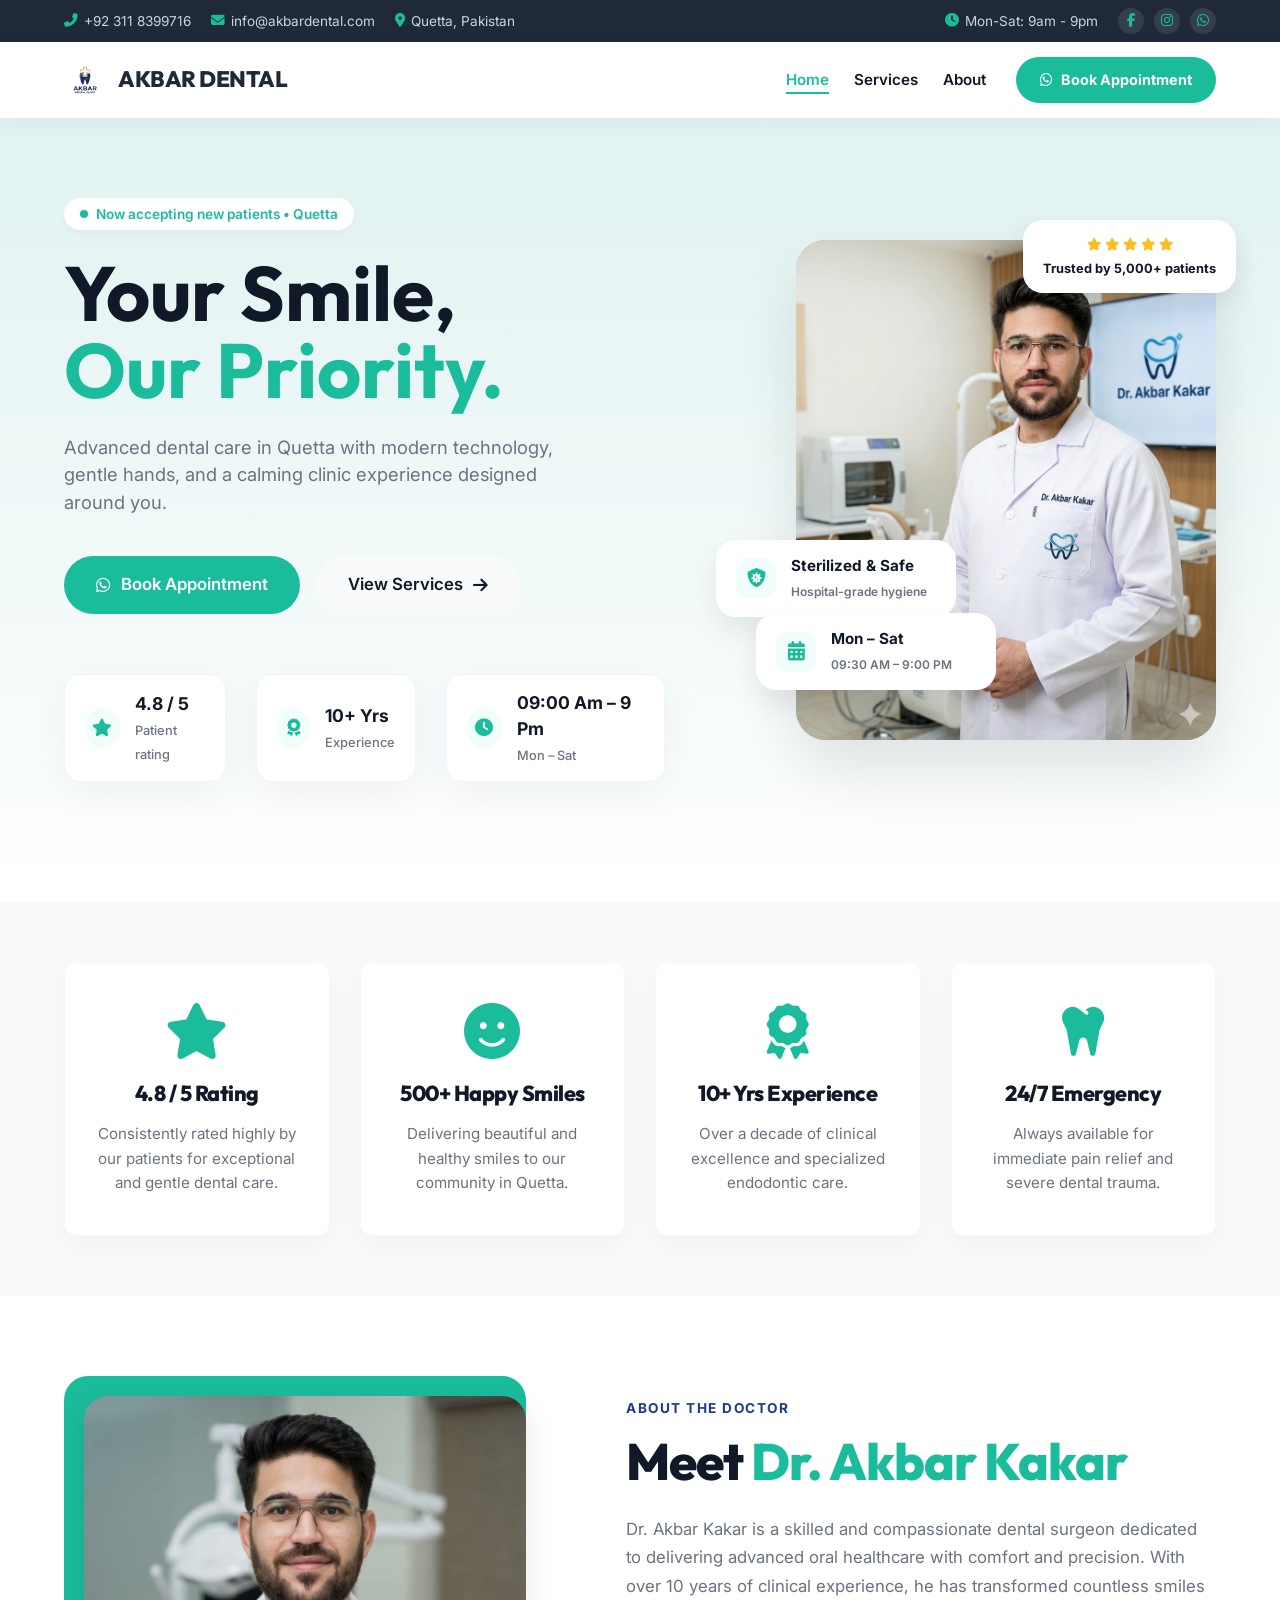
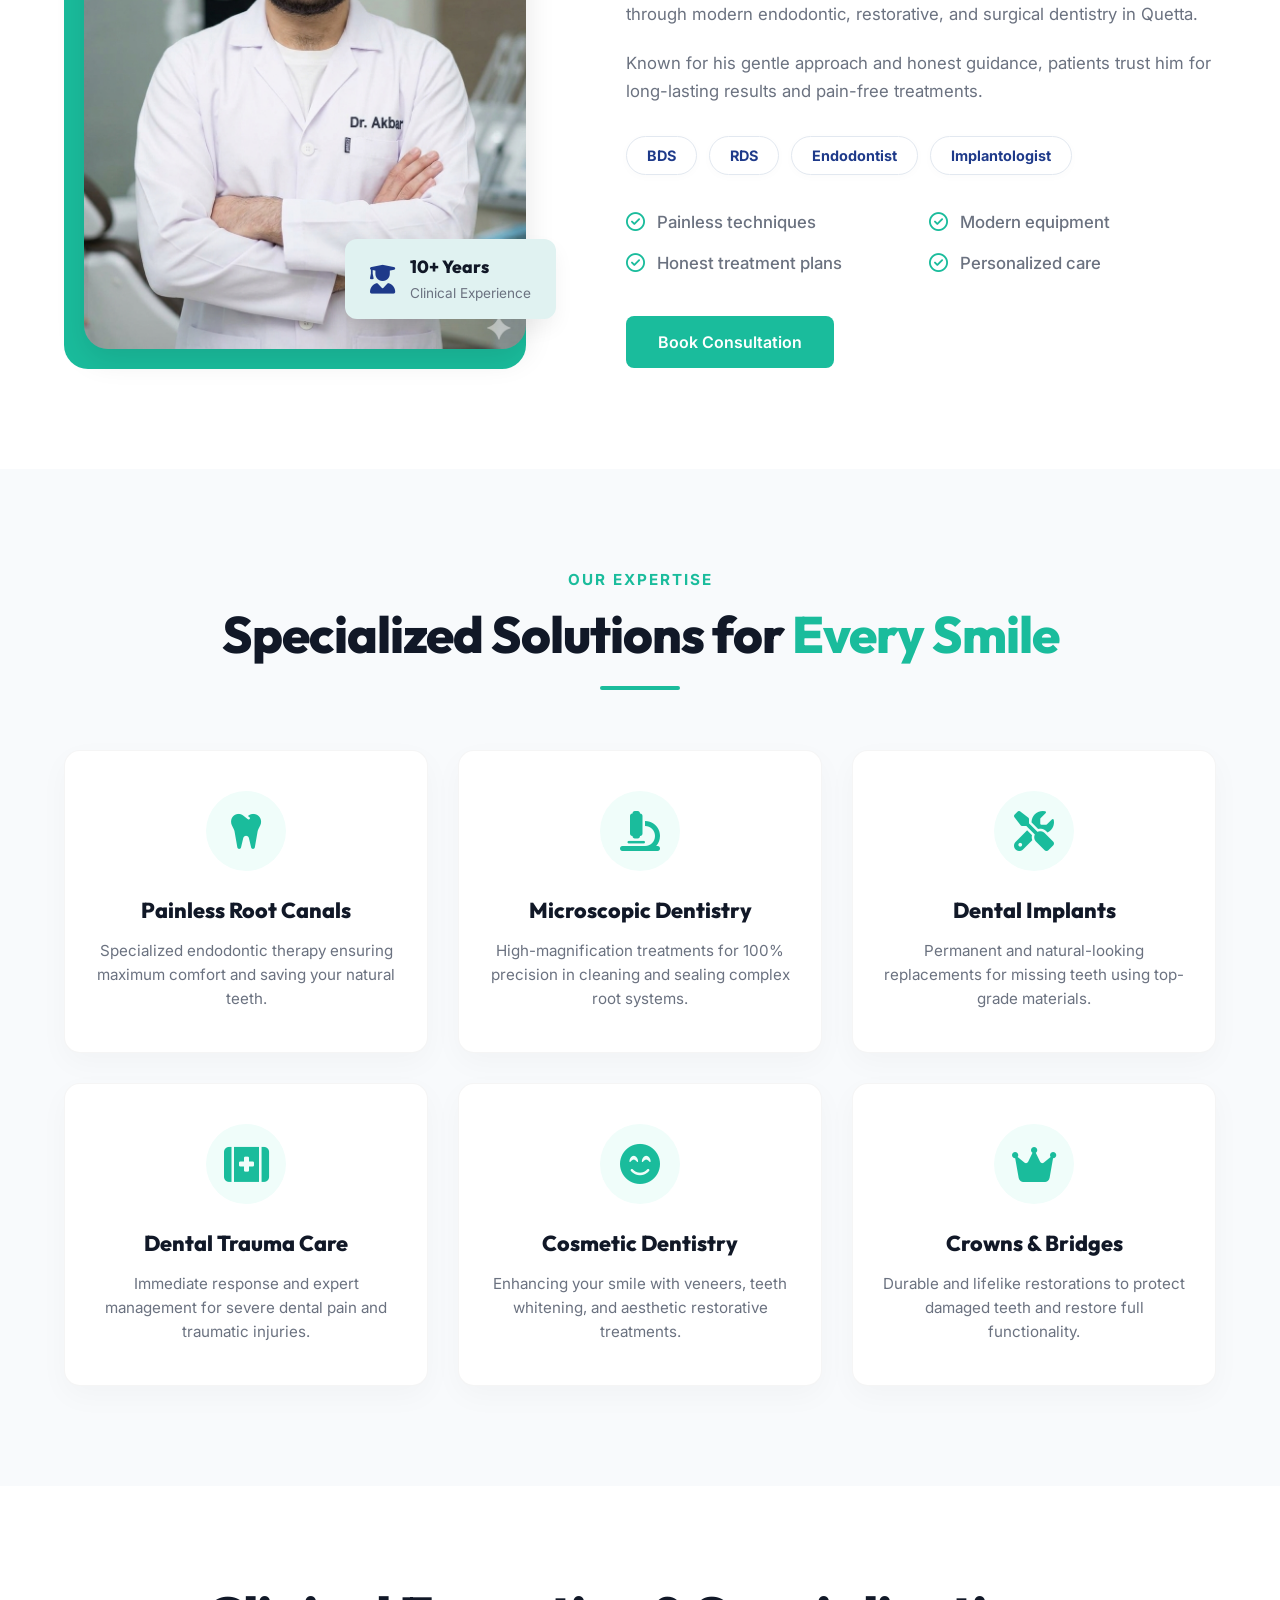
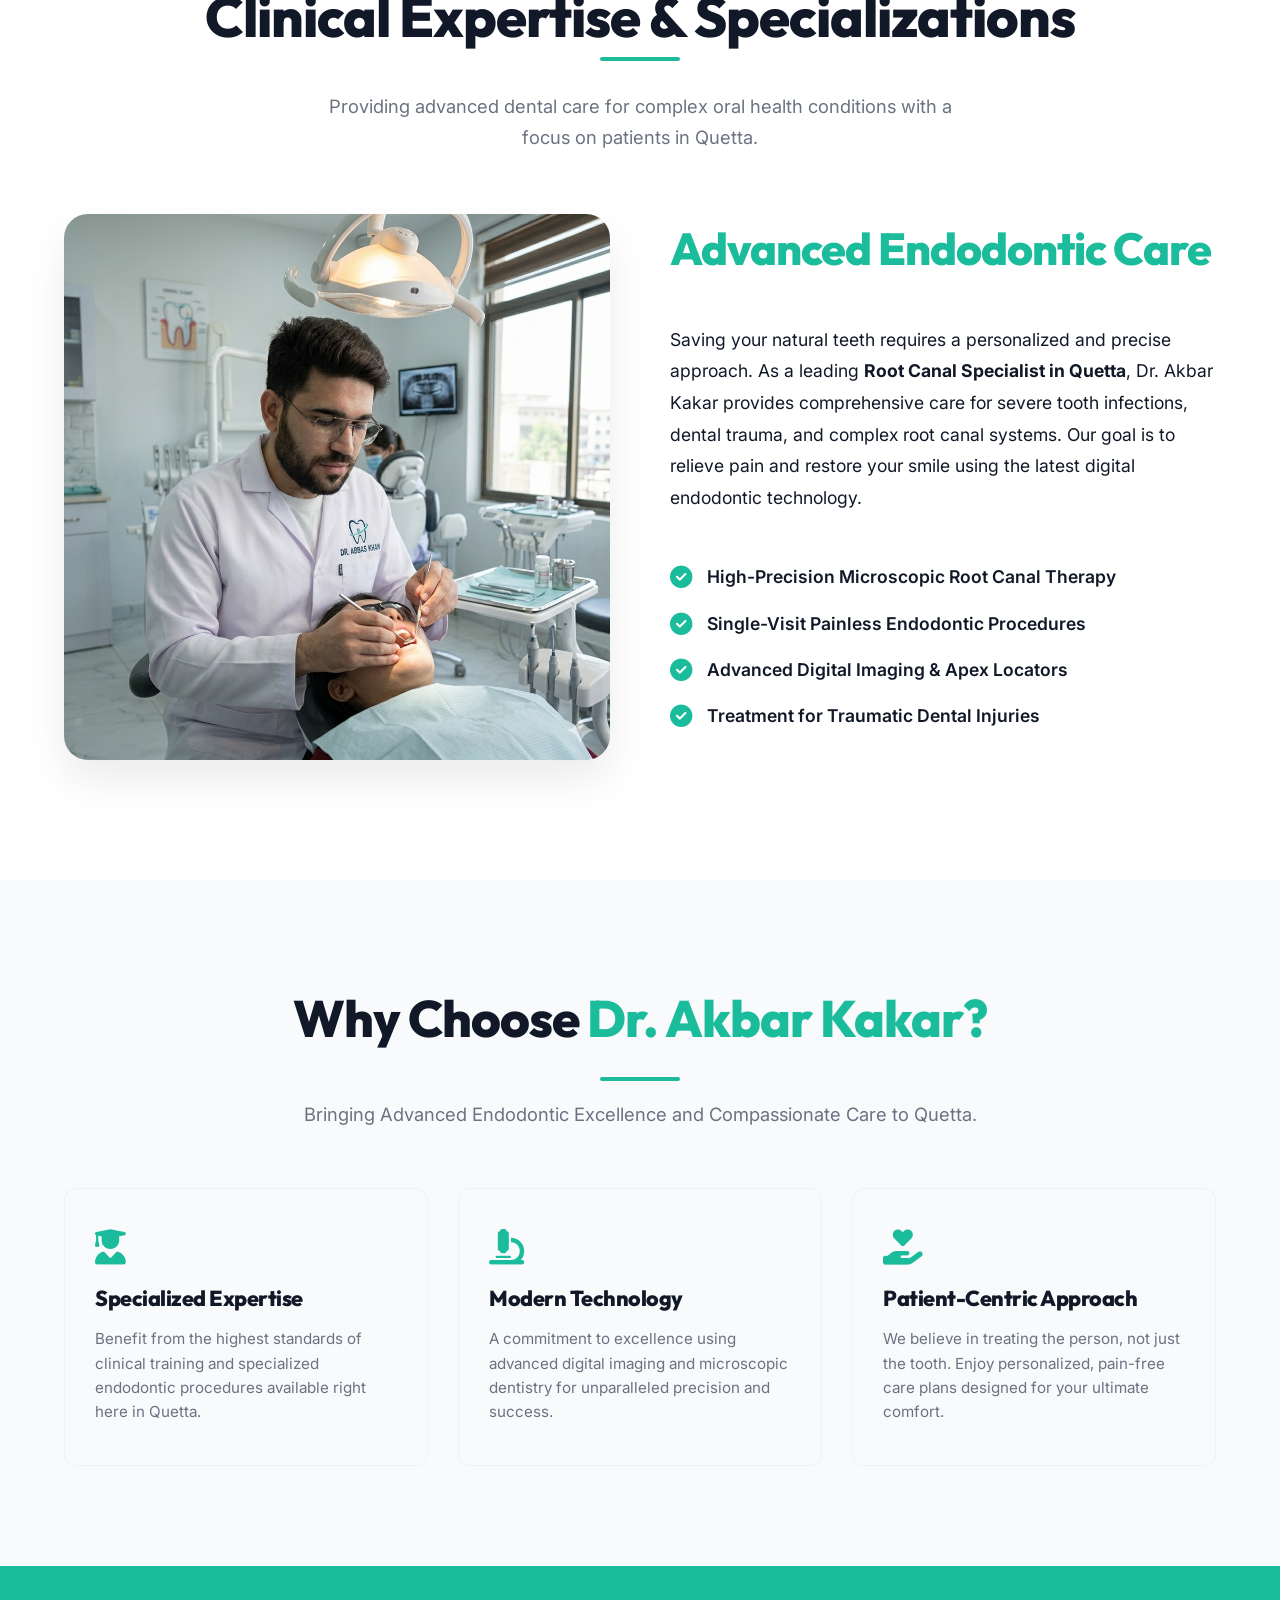
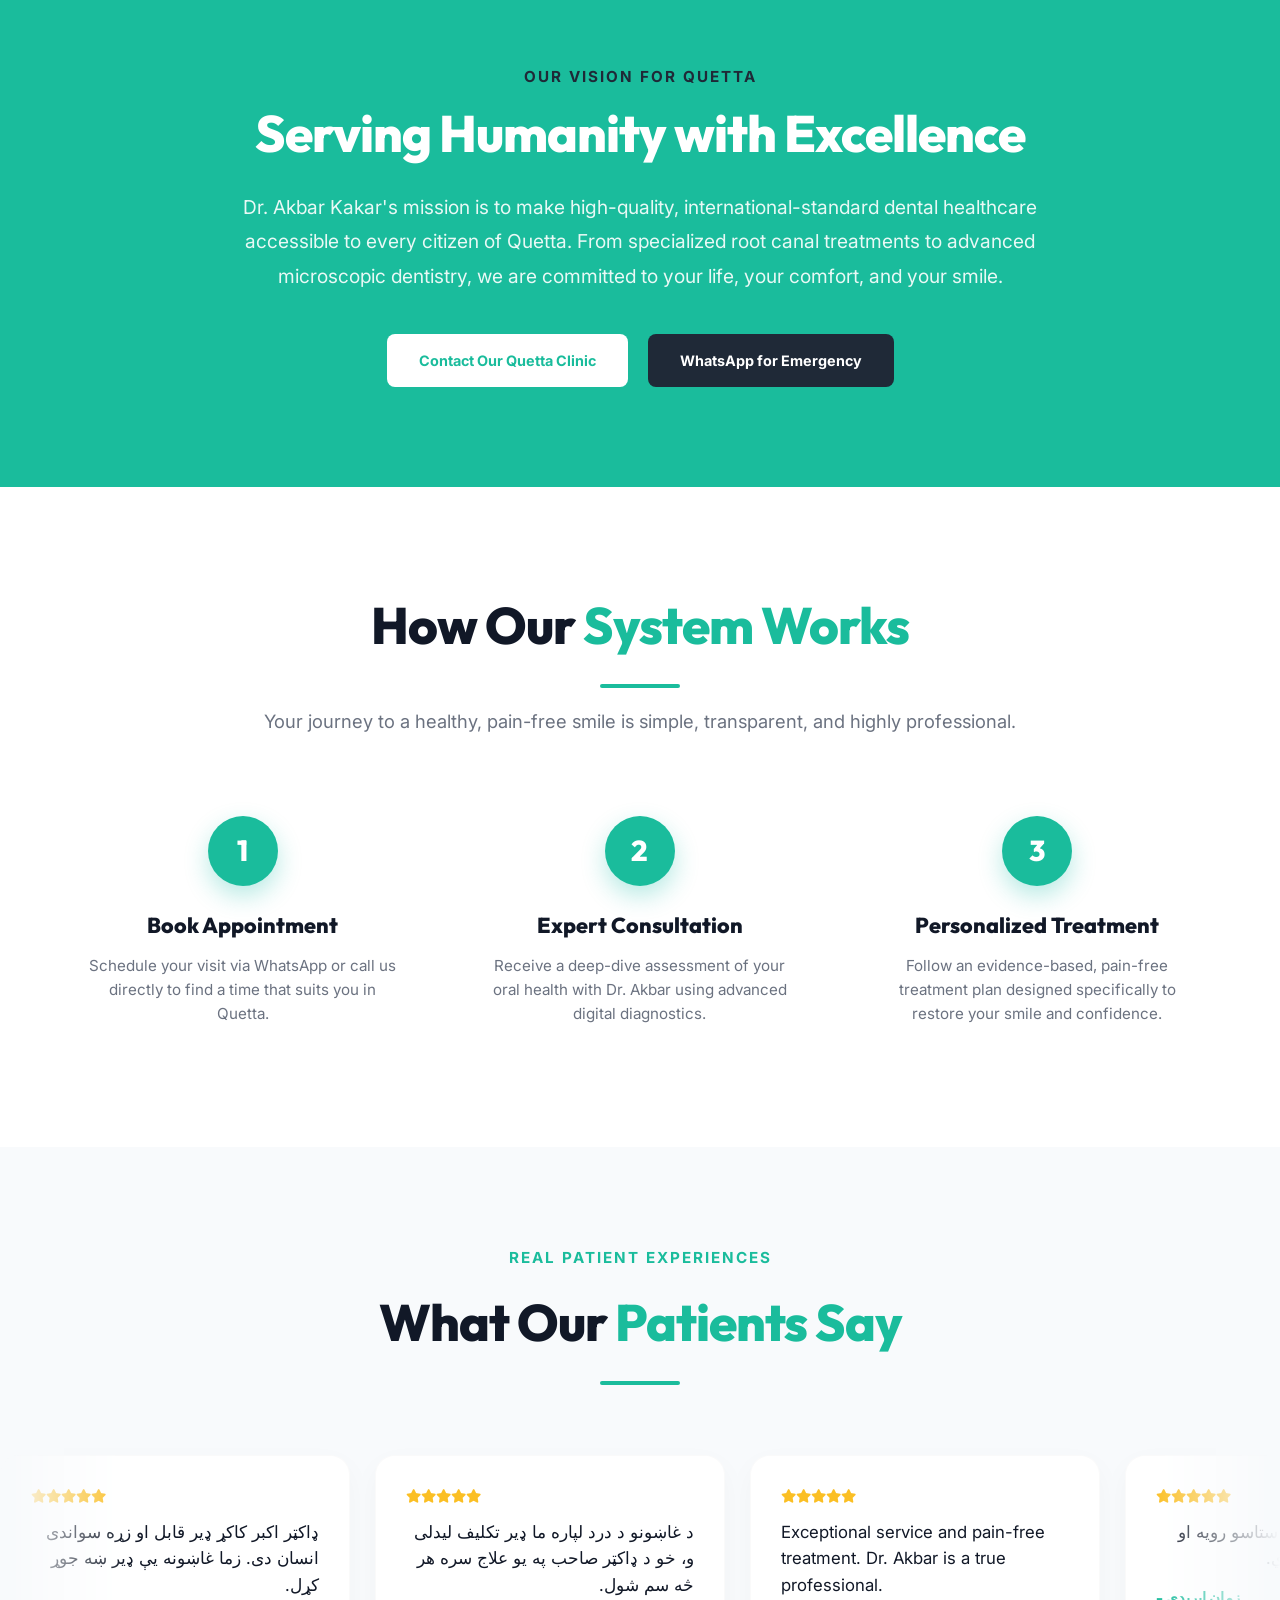
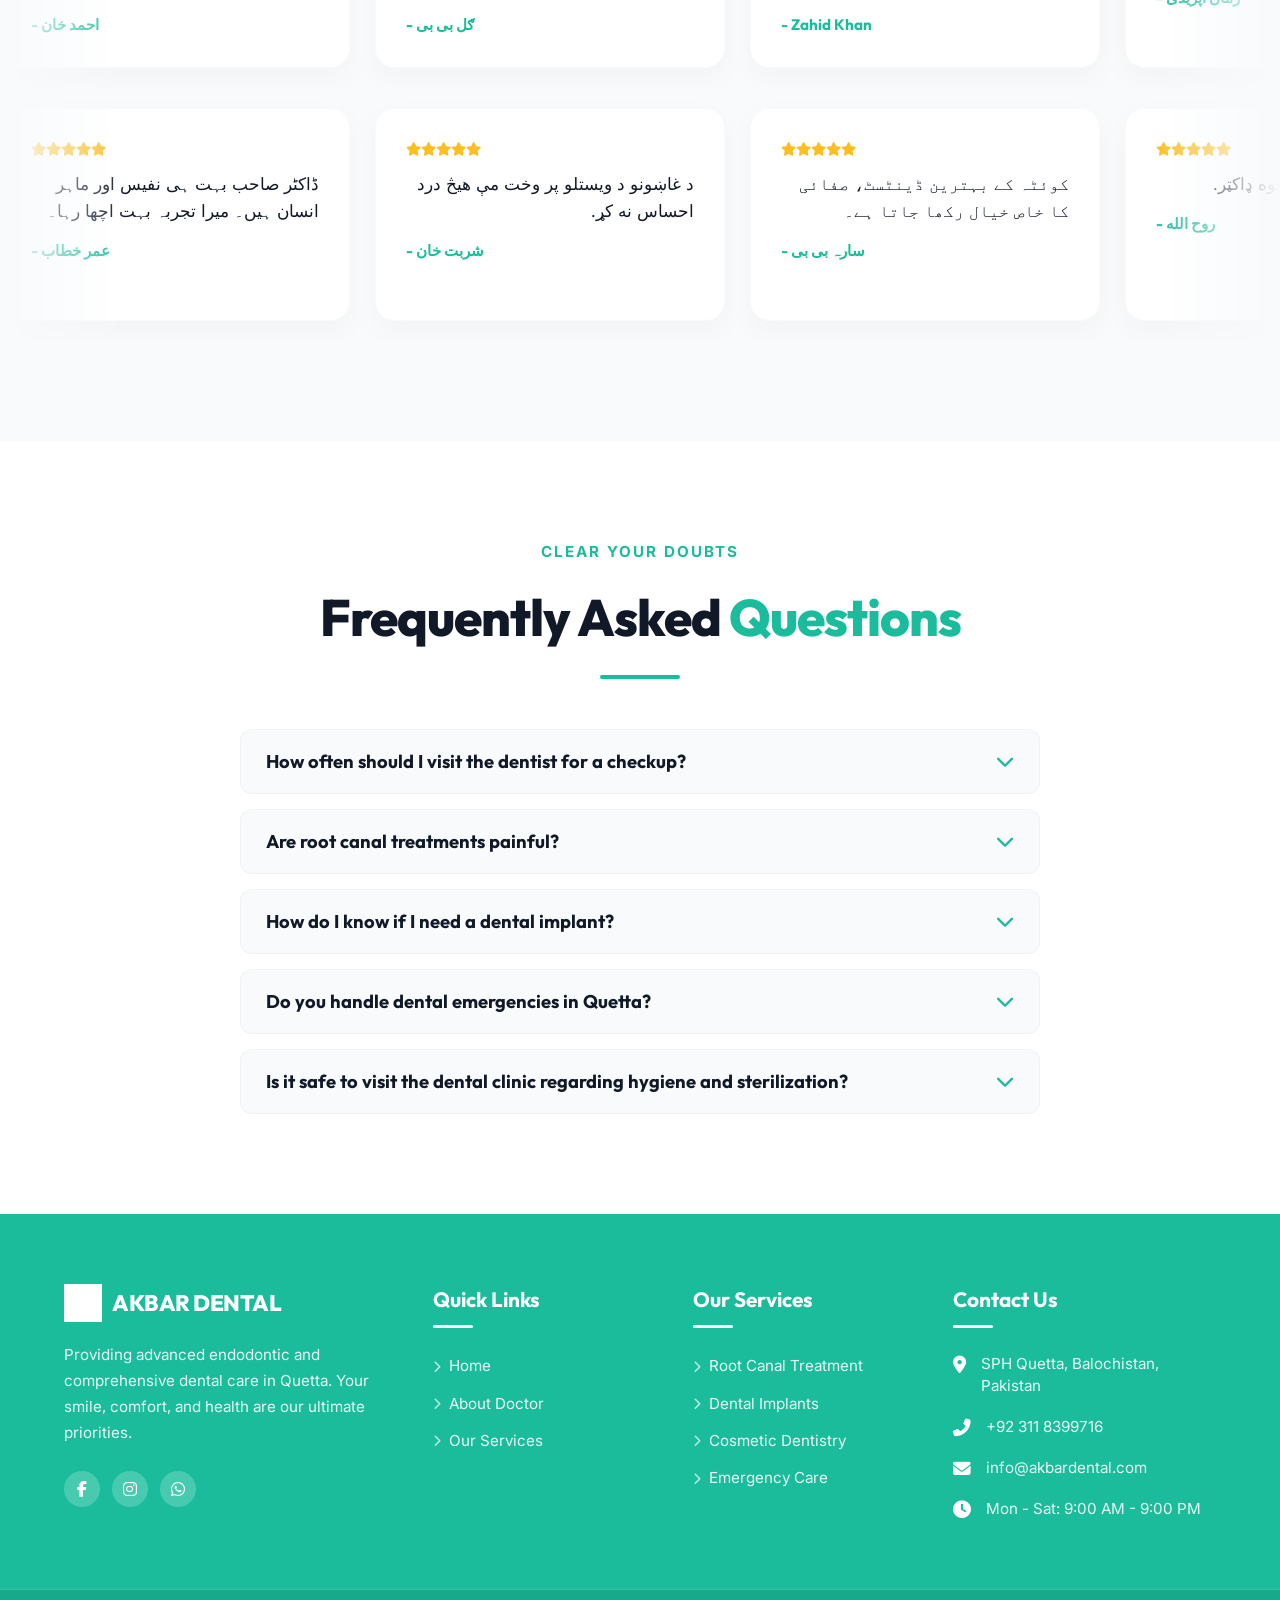
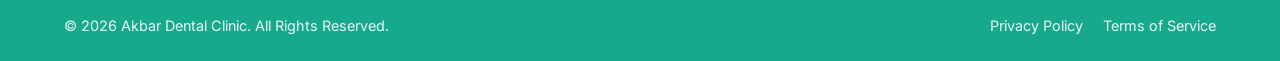
==== commit 1f5b38fa: "fix: button teal color, footer mobile centering, missing icon, expertise spacing, FA 6.5 upgrade" ====
--- a/index.html
+++ b/index.html
@@ -4,15 +4,20 @@
     <meta charset="UTF-8">
     <meta name="viewport" content="width=device-width, initial-scale=1.0">
     <title>Akbar Dental Clinic | Dr. Akbar Kakar | Best Dentist in Quetta</title>
+    <!-- SEO & Performance -->
     <meta name="description" content="Expert dental care in Quetta by Dr. Akbar Kakar. Specialized in Root Canal, Implants and Orthodontics.">
+    <meta name="theme-color" content="#1abc9c">
+    <link rel="preload" as="image" href="dr. akbar image.png">
+    <link rel="dns-prefetch" href="https://fonts.googleapis.com">
+    <link rel="dns-prefetch" href="https://cdnjs.cloudflare.com">
     
     <!-- Google Fonts -->
     <link rel="preconnect" href="https://fonts.googleapis.com">
     <link rel="preconnect" href="https://fonts.gstatic.com" crossorigin>
     <link href="https://fonts.googleapis.com/css2?family=Inter:wght@400;500;600;700;800&family=Outfit:wght@600;700;800&display=swap" rel="stylesheet">
     
-    <!-- Font Awesome -->
-    <link rel="stylesheet" href="https://cdnjs.cloudflare.com/ajax/libs/font-awesome/6.0.0/css/all.min.css">
+    <!-- Font Awesome 6.5 -->
+    <link rel="stylesheet" href="https://cdnjs.cloudflare.com/ajax/libs/font-awesome/6.5.0/css/all.min.css">
     
     <link rel="stylesheet" href="style.css">
 </head>
@@ -113,7 +118,7 @@
                             </div>
                         </div>
                         <div class="q-stat">
-                            <div class="q-stat-icon"><i class="fas fa-shield-check"></i></div>
+                            <div class="q-stat-icon"><i class="fas fa-award"></i></div>
                             <div class="q-stat-info">
                                 <strong>10+ Yrs</strong>
                                 <span>Experience</span>
@@ -143,7 +148,7 @@
                         </div>
                         
                         <div class="dr-image-box">
-                            <img src="dr. akbar image.png" alt="Dr. Akbar Kakar" class="hero-dr-img">
+                            <img src="dr. akbar image.png" alt="Dr. Akbar Kakar" class="hero-dr-img" loading="eager" decoding="async">
                         </div>
 
                         <!-- Info Tags -->
@@ -200,7 +205,7 @@
                 <div class="about-doc-image">
                     <div class="doc-img-wrapper">
                         <div class="doc-img-bg"></div>
-                        <img src="dr Akbar standing.png" alt="Dr. Akbar Kakar" class="doc-main-img">
+                        <img src="dr Akbar standing.png" alt="Dr. Akbar Kakar" class="doc-main-img" loading="lazy" decoding="async">
                         <div class="doc-experience-badge">
                             <i class="fa-solid fa-user-graduate"></i>
                             <div class="badge-text">
--- a/style.css
+++ b/style.css
@@ -61,8 +61,8 @@
 .hero-subtitle { font-size: 1.15rem; color: var(--text-muted); margin-bottom: 40px; max-width: 520px; }
 
 .hero-cta-group { display: flex; gap: 16px; margin-bottom: 60px; }
-.btn-whatsapp { background: var(--primary); color: #fff; padding: 16px 32px; font-size: 1.05rem; display: flex; align-items: center; gap: 10px; }
-.btn-whatsapp:hover { transform: translateY(-2px); box-shadow: 0 10px 20px rgba(34, 197, 94, 0.2); }
+.btn-whatsapp { background: var(--teal); color: #fff; padding: 16px 32px; font-size: 1.05rem; display: flex; align-items: center; gap: 10px; }
+.btn-whatsapp:hover { transform: translateY(-2px); box-shadow: 0 10px 20px rgba(26, 188, 156, 0.3); }
 .btn-ghost { background: #f8fafc; color: var(--text-dark); padding: 16px 32px; font-size: 1.05rem; display: flex; align-items: center; gap: 10px; }
 .btn-ghost:hover { background: #f1f5f9; }
 
@@ -133,7 +133,7 @@
 
 .expertise-content-wrapper { display: flex; flex-direction: column; justify-content: space-between; padding: 10px 0; height: 100%; }
 
-.expertise-heading-teal { font-family: 'Outfit', sans-serif; font-weight: 800; font-size: 2.8rem; color: var(--teal); margin-bottom: 0; line-height: 1.1; letter-spacing: -1px; white-space: nowrap; }
+.expertise-heading-teal { font-family: 'Outfit', sans-serif; font-weight: 800; font-size: 2.8rem; color: var(--teal); margin-bottom: 0; line-height: 1.1; letter-spacing: -1px; white-space: normal; word-break: break-word; }
 .expertise-desc { color: var(--text-dark); font-size: 1.1rem; line-height: 1.8; margin-bottom: 0; font-family: 'Inter', sans-serif; font-weight: 400; }
 
 .expertise-check-list { list-style: none; margin-top: 0; margin-bottom: 0; }
@@ -297,13 +297,15 @@
 
 /* Tablet (992px - 1100px) */
 @media (max-width: 1100px) {
-    .hero-layout { grid-template-columns: 1fr; gap: 60px; text-align: center; }
+    .hero-layout { grid-template-columns: 1fr; gap: 50px; text-align: center; }
     .hero-left { display: flex; flex-direction: column; align-items: center; }
     .hero-right { justify-content: center; }
     .tag-top { top: 50%; left: -30px; }
     .tag-bottom { bottom: 5%; left: -20px; }
-    .hero-main-title { font-size: 3.5rem; }
-    .hero-subtitle { max-width: 100%; }
+    .hero-main-title { font-size: 3.2rem; }
+    .hero-subtitle { max-width: 100%; text-align: center; }
+    .hero-cta-group { justify-content: center; }
+    .hero-quick-stats { justify-content: center; }
     .stats-grid { grid-template-columns: repeat(2, 1fr); }
     .section-title { font-size: 2.8rem; }
 }
@@ -312,6 +314,9 @@
 @media (max-width: 992px) {
     .container { padding: 0 20px; }
     .section-padding { padding: 70px 0; }
+    .section-title { font-size: 2.4rem; }
+    .section-subtitle { font-size: 1.05rem; text-align: center; }
+    .section-header { text-align: center; }
 
     /* Top Bar */
     .top-bar-info { display: none; }
@@ -323,122 +328,190 @@
     .mobile-nav-drawer { display: flex; }
 
     /* Hero */
-    .hero-screenshot-section { padding: 60px 0 80px; }
-    .hero-main-title { font-size: 3rem; }
-    .hero-cta-group { justify-content: center; flex-wrap: wrap; }
-    .hero-quick-stats { flex-wrap: wrap; justify-content: center; }
-    .image-card-main { width: 380px; height: 460px; }
-
-    /* Stats */
+    .hero-screenshot-section { padding: 55px 0 75px; }
+    .hero-main-title { font-size: 2.8rem; }
+    .hero-subtitle { font-size: 1.05rem; text-align: center; }
+    .hero-cta-group { justify-content: center; flex-wrap: wrap; gap: 12px; }
+    .hero-quick-stats { flex-wrap: wrap; justify-content: center; gap: 12px; }
+    .q-stat { min-width: 140px; }
+    .image-card-main { width: 360px; height: 440px; }
+
+    /* Stats Grid */
     .stats-grid { grid-template-columns: repeat(2, 1fr); }
-
-    /* Expertise */
+    .stat-card { padding: 30px 20px; }
+    .stat-card i { font-size: 2.8rem; }
+    .stat-card h3 { font-size: 1.2rem; }
+
+    /* Expertise Grid */
     .expertise-grid { grid-template-columns: repeat(2, 1fr); }
     .expertise-detail-layout { grid-template-columns: 1fr; gap: 50px; }
     .expertise-heading-teal { font-size: 2.2rem; white-space: normal; }
 
     /* About Doctor */
-    .about-doc-layout { grid-template-columns: 1fr; gap: 60px; text-align: center; }
-    .about-doc-image { padding: 20px; max-width: 480px; margin: 0 auto; }
+    .about-doc-layout { grid-template-columns: 1fr; gap: 50px; text-align: center; }
+    .about-doc-image { padding: 20px; max-width: 440px; margin: 0 auto; }
+    .about-doc-content { text-align: center; }
     .doc-experience-badge { right: 0; bottom: -20px; }
     .doc-credentials { justify-content: center; }
-    .doc-features-grid { grid-template-columns: 1fr 1fr; text-align: left; }
+    .doc-features-grid { grid-template-columns: 1fr 1fr; text-align: left; display: inline-grid; }
+    .doc-para { text-align: left; }
 
     /* Why Choose / Steps */
     .why-choose-grid { grid-template-columns: repeat(2, 1fr); }
     .steps-grid { grid-template-columns: repeat(2, 1fr); }
-
-    /* Testimonials */
-    .testimonial-row { gap: 15px; }
+    .why-card { text-align: center; }
+    .why-icon { display: block; margin: 0 auto 20px; }
 
     /* FAQ */
     .faq-question { font-size: 1rem; padding: 16px 20px; }
 
     /* Footer */
-    .footer-grid { grid-template-columns: 1fr 1fr; gap: 40px; }
-    .section-title { font-size: 2.5rem; }
+    .footer-grid { grid-template-columns: 1fr 1fr; gap: 35px; }
 }
 
 /* Mobile (max 768px) */
 @media (max-width: 768px) {
-    .container { padding: 0 16px; }
-    .section-padding { padding: 60px 0; }
-    .section-title { font-size: 2.2rem; letter-spacing: -0.5px; }
-    .section-subtitle { font-size: 1rem; }
-    .hero-tag, .doc-overline { font-size: 0.8rem; }
-
-    /* Top Bar */
+    .container { padding: 0 15px; }
+    .section-padding { padding: 55px 0; }
+    .section-title { font-size: 2rem !important; letter-spacing: -0.5px; }
+    .section-subtitle { font-size: 0.97rem; text-align: center; }
+    .section-header { text-align: center; padding: 0 5px; }
+    .hero-tag, .doc-overline { font-size: 0.78rem; }
+    /* Global center all headings and text on mobile */
+    h1, h2, h3, .hero-tag, .doc-overline, .hero-subtitle, .section-subtitle, .hero-main-title { text-align: center; }
+    .hero-left, .hero-right, .stat-card, .expertise-card, .why-card, .step-card { text-align: center; }
+    .doc-overline { display: block; text-align: center; }
+
+    /* Top Bar - hide on mobile */
     .top-bar { display: none; }
 
     /* Hero */
-    .hero-screenshot-section { padding: 50px 0 70px; }
-    .hero-main-title { font-size: 2.5rem; line-height: 1.15; }
-    .hero-subtitle { font-size: 1rem; }
-    .hero-cta-group { flex-direction: column; align-items: stretch; gap: 12px; }
-    .btn-whatsapp, .btn-ghost { width: 100%; justify-content: center; font-size: 1rem; padding: 14px 24px; }
-    .hero-quick-stats { flex-direction: column; gap: 12px; width: 100%; }
-    .q-stat { min-width: 100%; }
+    .hero-screenshot-section { padding: 40px 0 60px; }
+    .hero-layout { gap: 40px; }
+    .hero-main-title { font-size: 2.6rem !important; line-height: 1.15; text-align: center; }
+    .hero-subtitle { font-size: 0.95rem; text-align: center; margin-bottom: 28px; }
+    .patient-badge { font-size: 0.8rem; padding: 5px 14px; }
+
+    /* CTA Buttons */
+    .hero-cta-group { flex-direction: column; align-items: stretch; gap: 12px; margin-bottom: 30px; }
+    .btn-whatsapp, .btn-ghost { width: 100%; justify-content: center; font-size: 0.95rem; padding: 14px 20px; }
+
+    /* Quick Stats - grid layout on mobile (no overflow) */
+    .hero-quick-stats { display: grid; grid-template-columns: repeat(3, 1fr); gap: 8px; width: 100%; padding-bottom: 0; }
+    .q-stat { min-width: unset; flex-shrink: unset; padding: 10px 8px; gap: 8px; flex-direction: column; align-items: center; text-align: center; border-radius: 12px; }
+    .q-stat-icon { width: 32px; height: 32px; font-size: 0.9rem; flex-shrink: 0; display: flex; align-items: center; justify-content: center; }
+    .q-stat-info { text-align: center; }
+    .q-stat-info strong { font-size: 0.82rem; display: block; }
+    .q-stat-info span { font-size: 0.68rem; }
+
+    /* Image Card */
     .hero-right { justify-content: center; }
-    .image-card-main { width: 100%; max-width: 320px; height: 380px; }
-    .floating-tag { min-width: 180px; padding: 10px 14px; font-size: 0.85rem; }
-    .tag-top { top: 45%; left: -10px; }
-    .tag-bottom { bottom: 5%; left: 5px; }
-    .trust-badge { top: -15px; right: -10px; min-width: 130px; padding: 12px 15px; }
-
-    /* Stats */
-    .stats-grid { grid-template-columns: 1fr; gap: 20px; }
-    .stat-card { padding: 30px 20px; }
-
-    /* Services/Expertise */
-    .expertise-grid { grid-template-columns: 1fr; gap: 20px; }
-    .expertise-card { padding: 30px 20px; }
+    .image-card-main { width: 100%; max-width: 300px; height: 360px; }
+    .floating-tag { min-width: 160px; padding: 9px 12px; font-size: 0.8rem; gap: 10px; }
+    .floating-tag i { width: 32px; height: 32px; font-size: 1rem; }
+    .tag-top { top: 40%; left: -8px; }
+    .tag-bottom { bottom: 8%; left: 5px; }
+    .trust-badge { top: -12px; right: -8px; min-width: 120px; padding: 10px 12px; }
+    .trust-badge span { font-size: 0.72rem; }
+
+    /* Stats Grid */
+    .stats-grid { grid-template-columns: 1fr 1fr; gap: 15px; }
+    .stat-card { padding: 25px 15px; }
+    .stat-card i { font-size: 2.4rem; margin-bottom: 15px; }
+    .stat-card h3 { font-size: 1.1rem; margin-bottom: 10px; }
+    .stat-card p { font-size: 0.88rem; }
+
+    /* Expertise Cards */
+    .expertise-grid { grid-template-columns: 1fr; gap: 16px; }
+    .expertise-card { padding: 28px 20px; }
+    .expertise-card h3 { font-size: 1.2rem; }
+    .expertise-card .icon-wrapper { width: 65px; height: 65px; margin-bottom: 18px; }
+    .expertise-card i { font-size: 2rem; }
 
     /* Expertise Detail */
     .expertise-image-wrapper::before { display: none; }
-    .expertise-heading-teal { font-size: 2rem; }
-    .expertise-check-list li { font-size: 1rem; }
+    .expertise-heading-teal { font-size: 1.9rem; }
+    .expertise-check-list li { font-size: 0.97rem; gap: 10px; }
+
+    /* Expertise Detail Section */
+    .clinical-expertise-section { padding-top: 55px; padding-bottom: 55px; }
+    .expertise-content-wrapper { padding: 0; overflow: hidden; }
+    .expertise-check-list li { font-size: 0.95rem; gap: 10px; }
+    .expertise-desc { font-size: 0.95rem; line-height: 1.7; }
 
     /* About Doctor */
-    .about-doctor-section { padding: 60px 0; }
-    .about-doc-layout { gap: 40px; }
+    .about-doctor-section { padding: 55px 0; }
+    .about-doc-layout { gap: 35px; text-align: center; }
     .about-doc-image { max-width: 100%; padding: 10px; }
-    .doc-main-heading { font-size: 2.4rem; }
-    .doc-features-grid { grid-template-columns: 1fr; }
-    .doc-experience-badge { right: 10px; bottom: -15px; padding: 12px 18px; }
-    .doc-experience-badge i { font-size: 1.4rem; }
-    .badge-text strong { font-size: 1rem; }
+    .about-doc-content { text-align: center; }
+    .doc-main-heading { font-size: 2rem !important; }
+    .doc-para { font-size: 0.97rem; text-align: center; }
+    .doc-features-grid { grid-template-columns: 1fr 1fr; display: grid; text-align: left; }
+    .doc-feature-item { font-size: 0.9rem; }
+    .doc-experience-badge { right: 5px; bottom: -15px; padding: 10px 15px; }
+    .doc-experience-badge i { font-size: 1.3rem; }
+    .badge-text strong { font-size: 0.95rem; }
+    .badge-text span { font-size: 0.78rem; }
+    .cred-pill { font-size: 0.82rem; padding: 6px 14px; }
 
     /* Why Choose */
-    .why-choose-grid { grid-template-columns: 1fr; gap: 20px; }
+    .why-choose-grid { grid-template-columns: 1fr; gap: 15px; }
+    .why-card { padding: 28px 22px; text-align: center; }
+    .why-icon { display: block; margin: 0 auto 15px; }
+    .why-card h3 { font-size: 1.2rem; }
+    .why-card p { font-size: 0.9rem; }
 
     /* Steps */
-    .steps-grid { grid-template-columns: 1fr; gap: 30px; }
+    .steps-grid { grid-template-columns: 1fr; gap: 25px; }
+    .step-number { width: 58px; height: 58px; font-size: 1.5rem; }
+    .step-card h3 { font-size: 1.2rem; }
+    .step-card p { font-size: 0.9rem; }
 
     /* Testimonials */
-    .testimonial-card { min-width: 280px; padding: 24px 20px; }
+    .testimonial-card { min-width: 260px; padding: 22px 18px; }
+    .testimonial-card p { font-size: 0.97rem; }
 
     /* FAQ */
-    .faq-question { font-size: 1rem; padding: 16px 18px; }
-    .faq-answer p { padding: 0 18px 16px; font-size: 1rem; }
+    .faq-question { font-size: 0.97rem; padding: 15px 16px; }
+    .faq-answer p { padding: 0 16px 15px; font-size: 0.97rem; }
 
     /* Footer */
-    .main-footer { padding-top: 50px; }
-    .footer-grid { grid-template-columns: 1fr; gap: 35px; }
-    .footer-bottom-container { flex-direction: column; gap: 12px; text-align: center; }
-    .footer-bottom-links { justify-content: center; }
-    .footer-col h3 { font-size: 1.15rem; }
+    .main-footer { padding-top: 45px; }
+    .footer-grid { grid-template-columns: 1fr; gap: 30px; }
+    .footer-col { text-align: center; }
+    .footer-col h3::after { left: 50%; transform: translateX(-50%); }
+    .footer-logo { justify-content: center; }
+    .footer-socials { justify-content: center; }
+    .footer-links { text-align: center; }
+    .footer-links a { justify-content: center; }
+    .footer-contact-list li { justify-content: center; text-align: left; }
+    .footer-contact-list { max-width: 280px; margin: 0 auto; }
+    .footer-col h3 { font-size: 1.1rem; margin-bottom: 22px; }
+    .footer-desc { font-size: 0.9rem; text-align: center; }
+    .footer-bottom-container { flex-direction: column; gap: 10px; text-align: center; }
+    .footer-bottom-links { justify-content: center; flex-wrap: wrap; gap: 12px; }
+    .footer-bottom p, .footer-bottom-links a { font-size: 0.82rem; }
 }
 
 /* Small Mobile (max 480px) */
 @media (max-width: 480px) {
-    .hero-main-title { font-size: 2.1rem; }
-    .section-title { font-size: 1.9rem; }
-    .doc-main-heading { font-size: 2rem; }
-    .image-card-main { max-width: 280px; height: 340px; }
+    .container { padding: 0 12px; }
+    .hero-main-title { font-size: 2.3rem !important; }
+    .section-title { font-size: 1.85rem !important; }
+    .doc-main-heading { font-size: 1.85rem !important; }
+    .image-card-main { max-width: 270px; height: 330px; }
     .expertise-heading-teal { font-size: 1.7rem; }
-    .stats-grid { grid-template-columns: 1fr; }
-    .hero-cta-group { gap: 10px; }
-    .patient-badge { font-size: 0.78rem; }
+    .stats-grid { grid-template-columns: 1fr 1fr; gap: 12px; }
+    /* Stats boxes: 3-col grid stays, just smaller padding */
+    .hero-quick-stats { gap: 6px; }
+    .q-stat { padding: 9px 5px; }
+    .q-stat-icon { width: 28px; height: 28px; font-size: 0.8rem; }
+    .q-stat-info strong { font-size: 0.75rem; }
+    .q-stat-info span { font-size: 0.62rem; }
+    .patient-badge { font-size: 0.75rem; }
     .footer-socials a { width: 32px; height: 32px; }
+    .doc-features-grid { grid-template-columns: 1fr; }
     .top-bar { display: none; }
-}
+    .floating-tag { display: none; }
+    .trust-badge { top: -10px; right: -5px; min-width: 110px; padding: 8px 10px; }
+}
